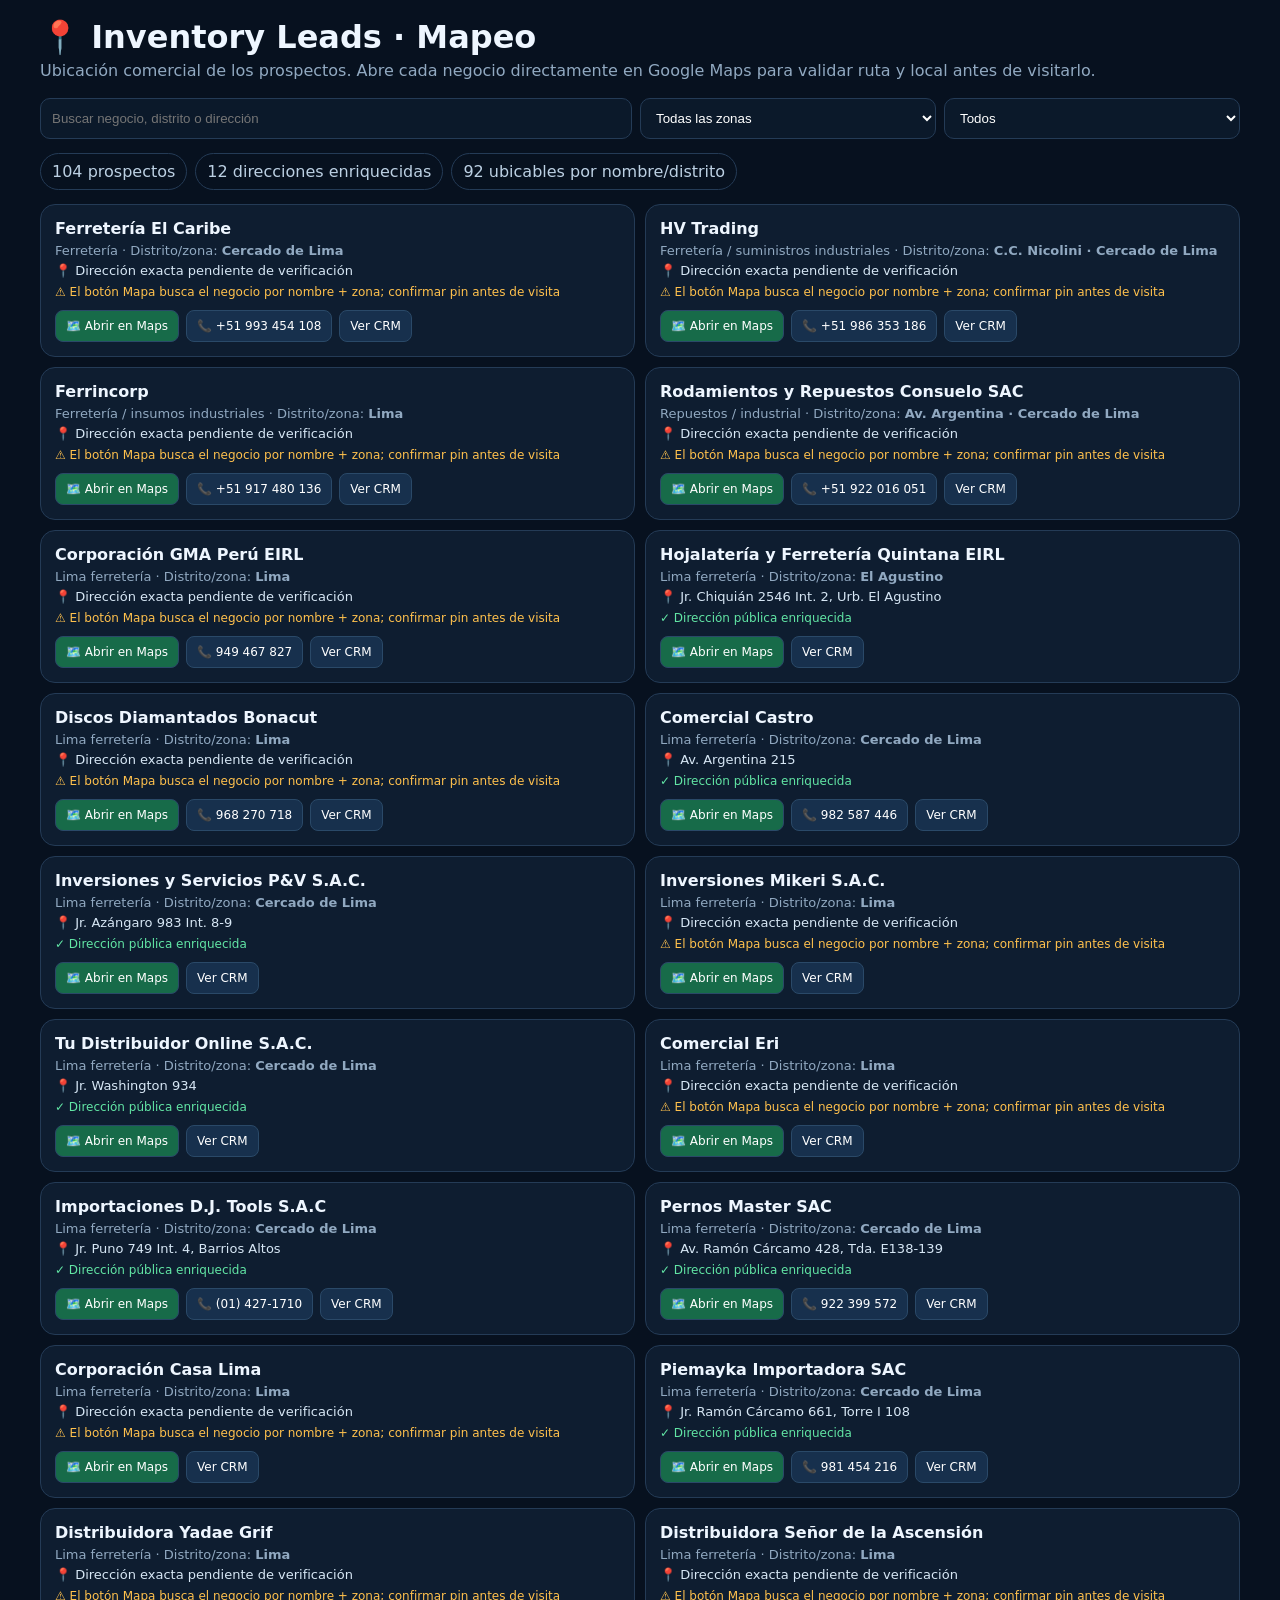
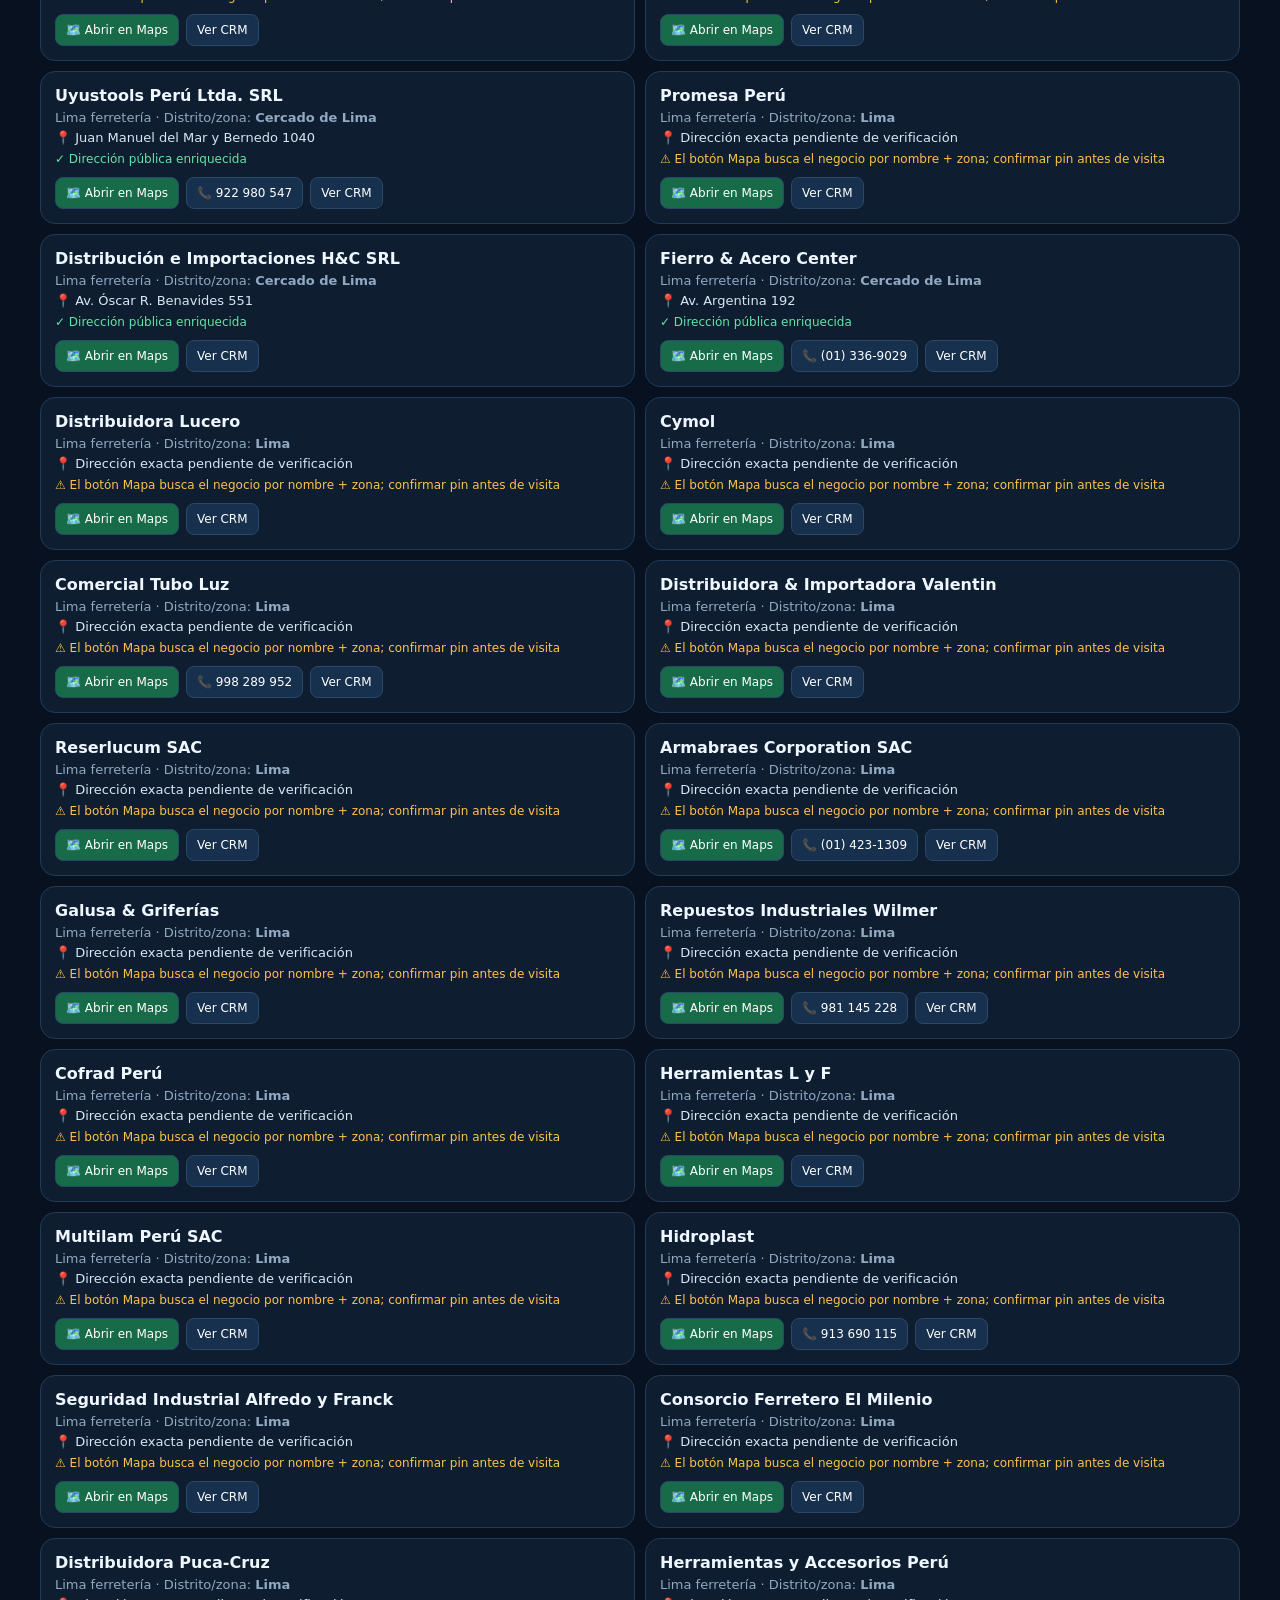
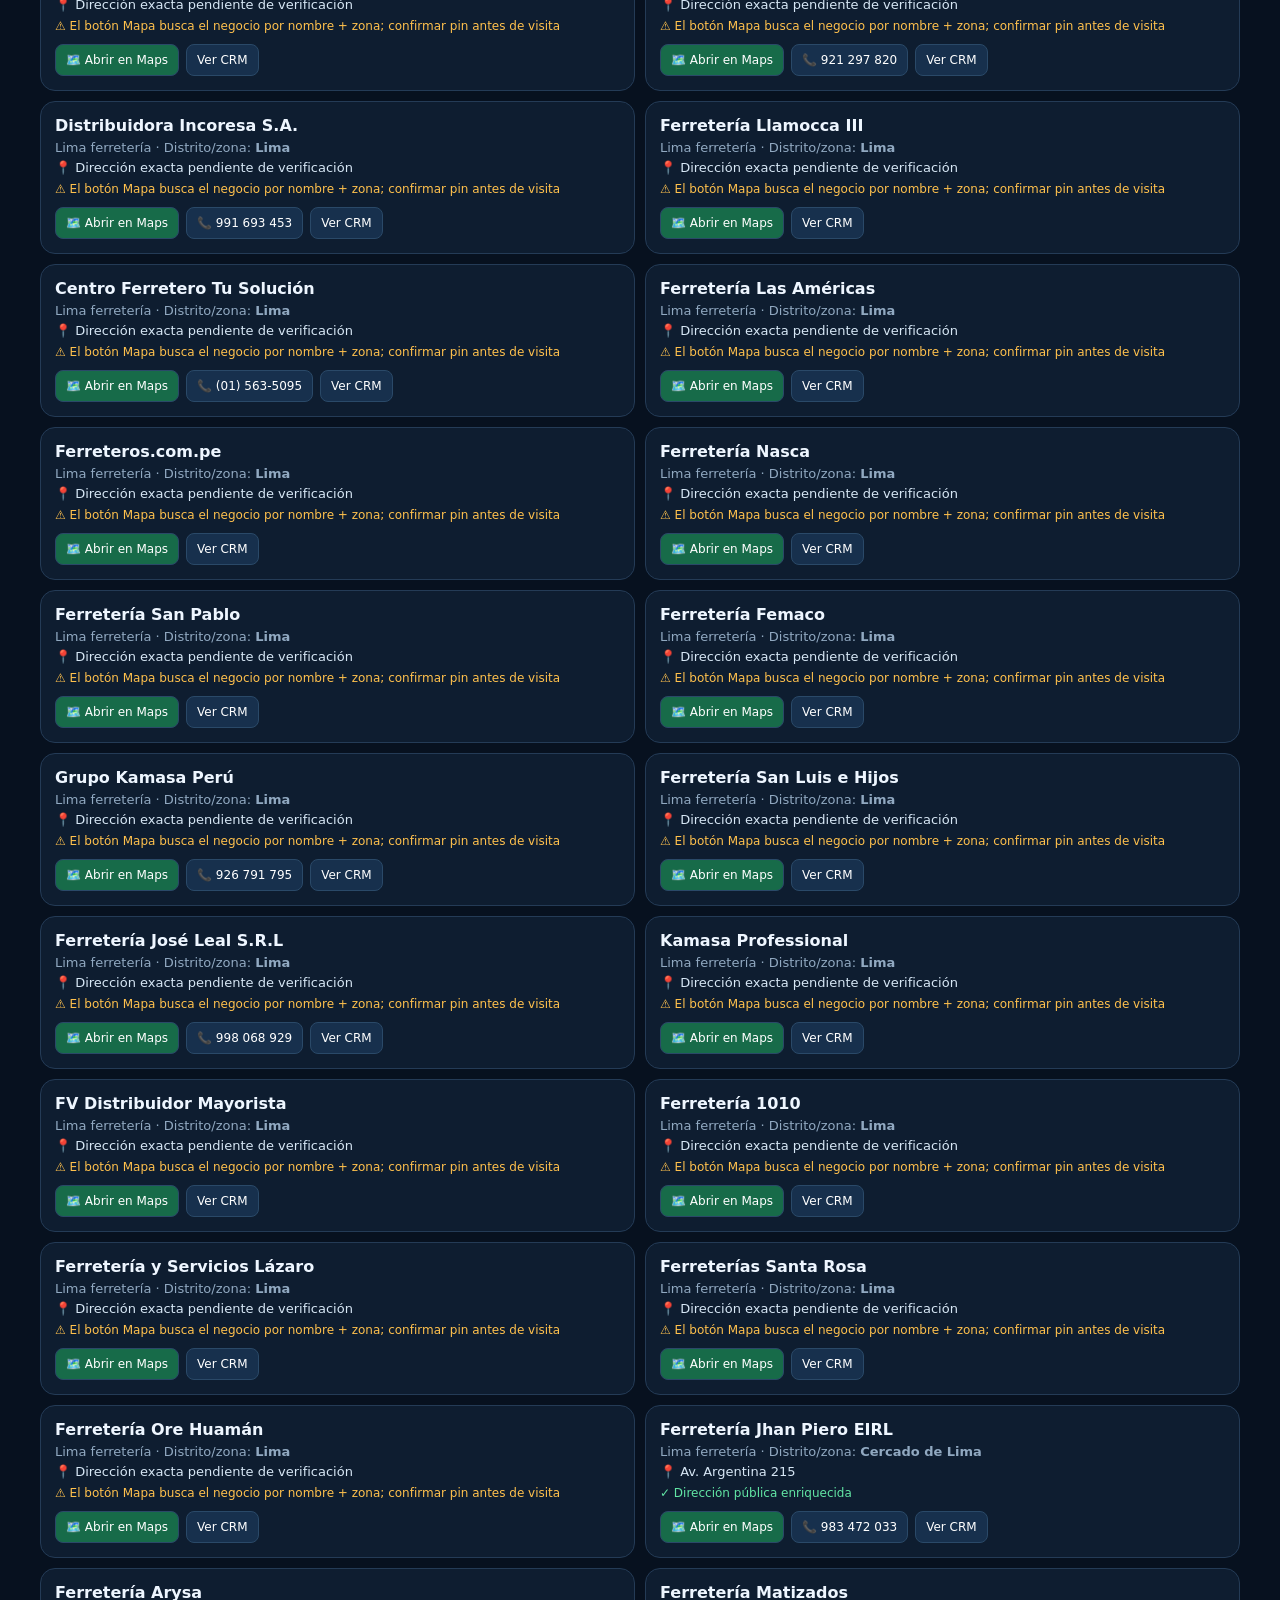
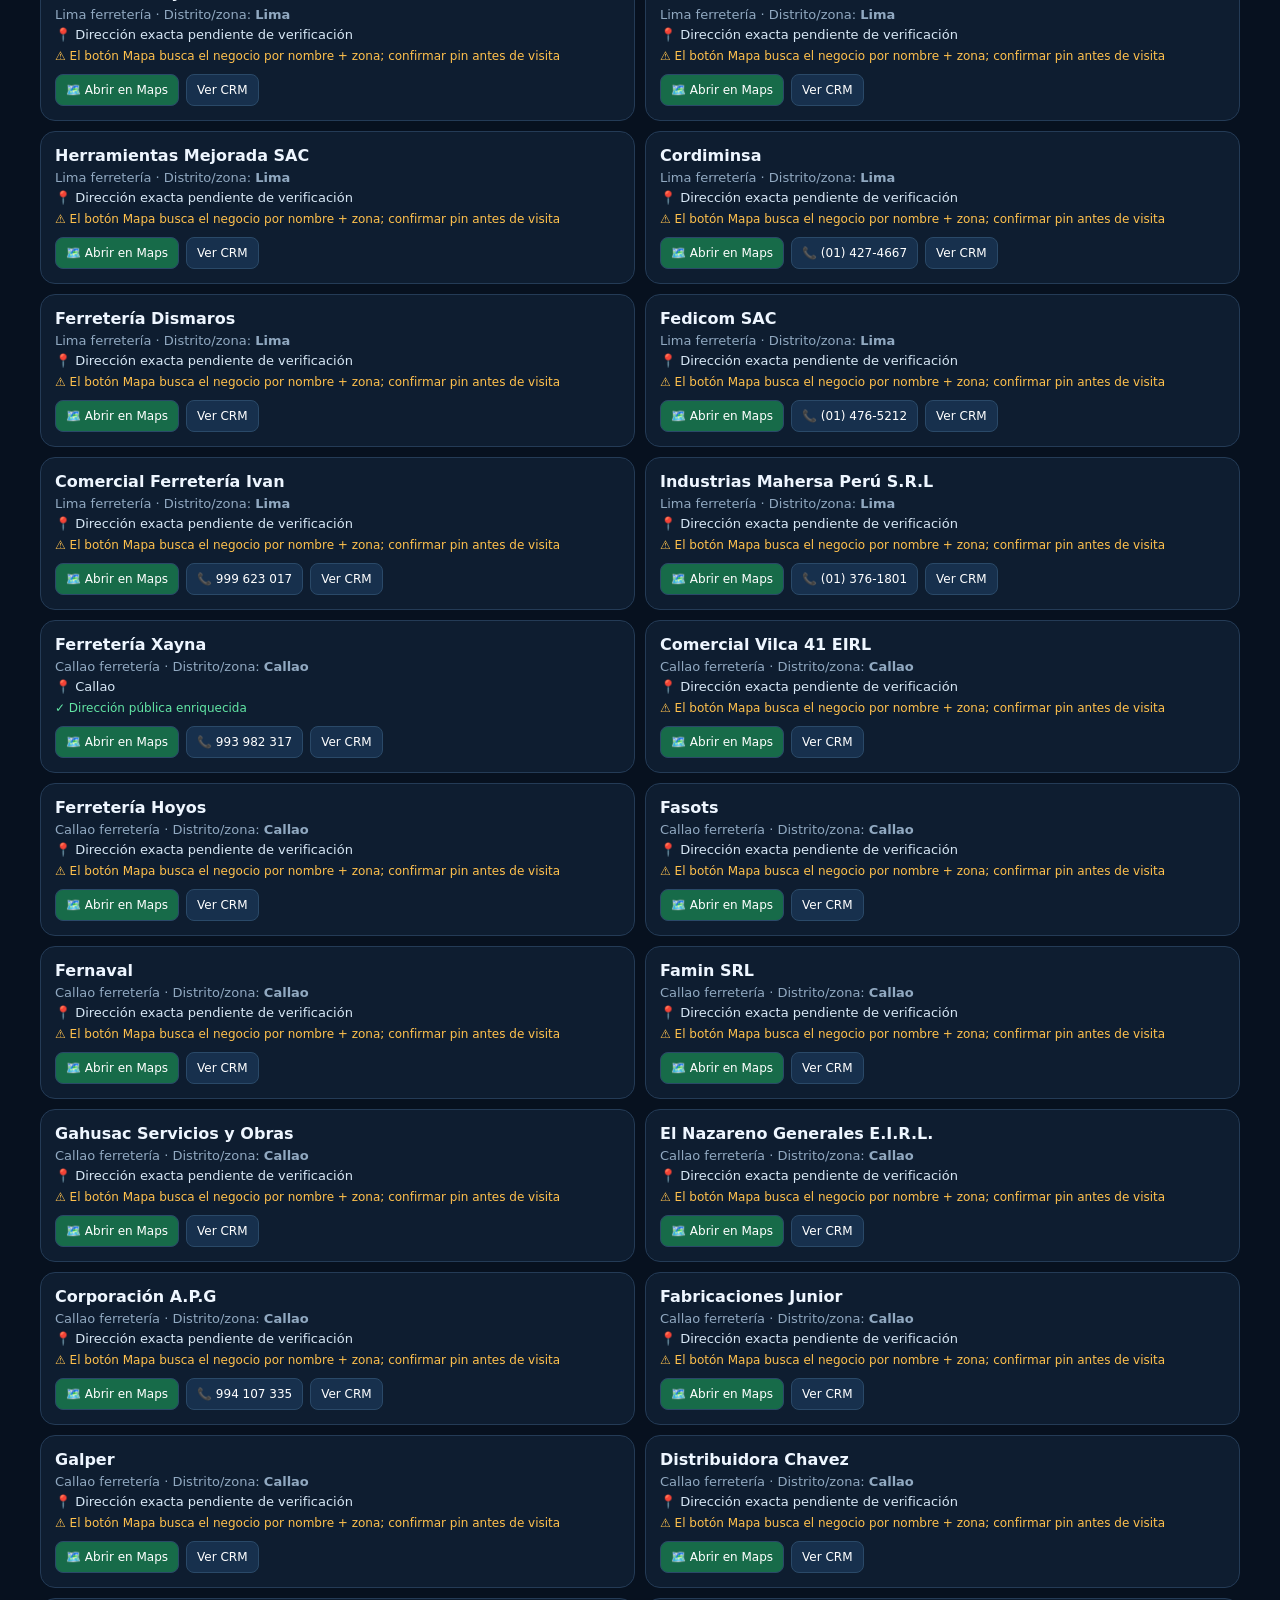
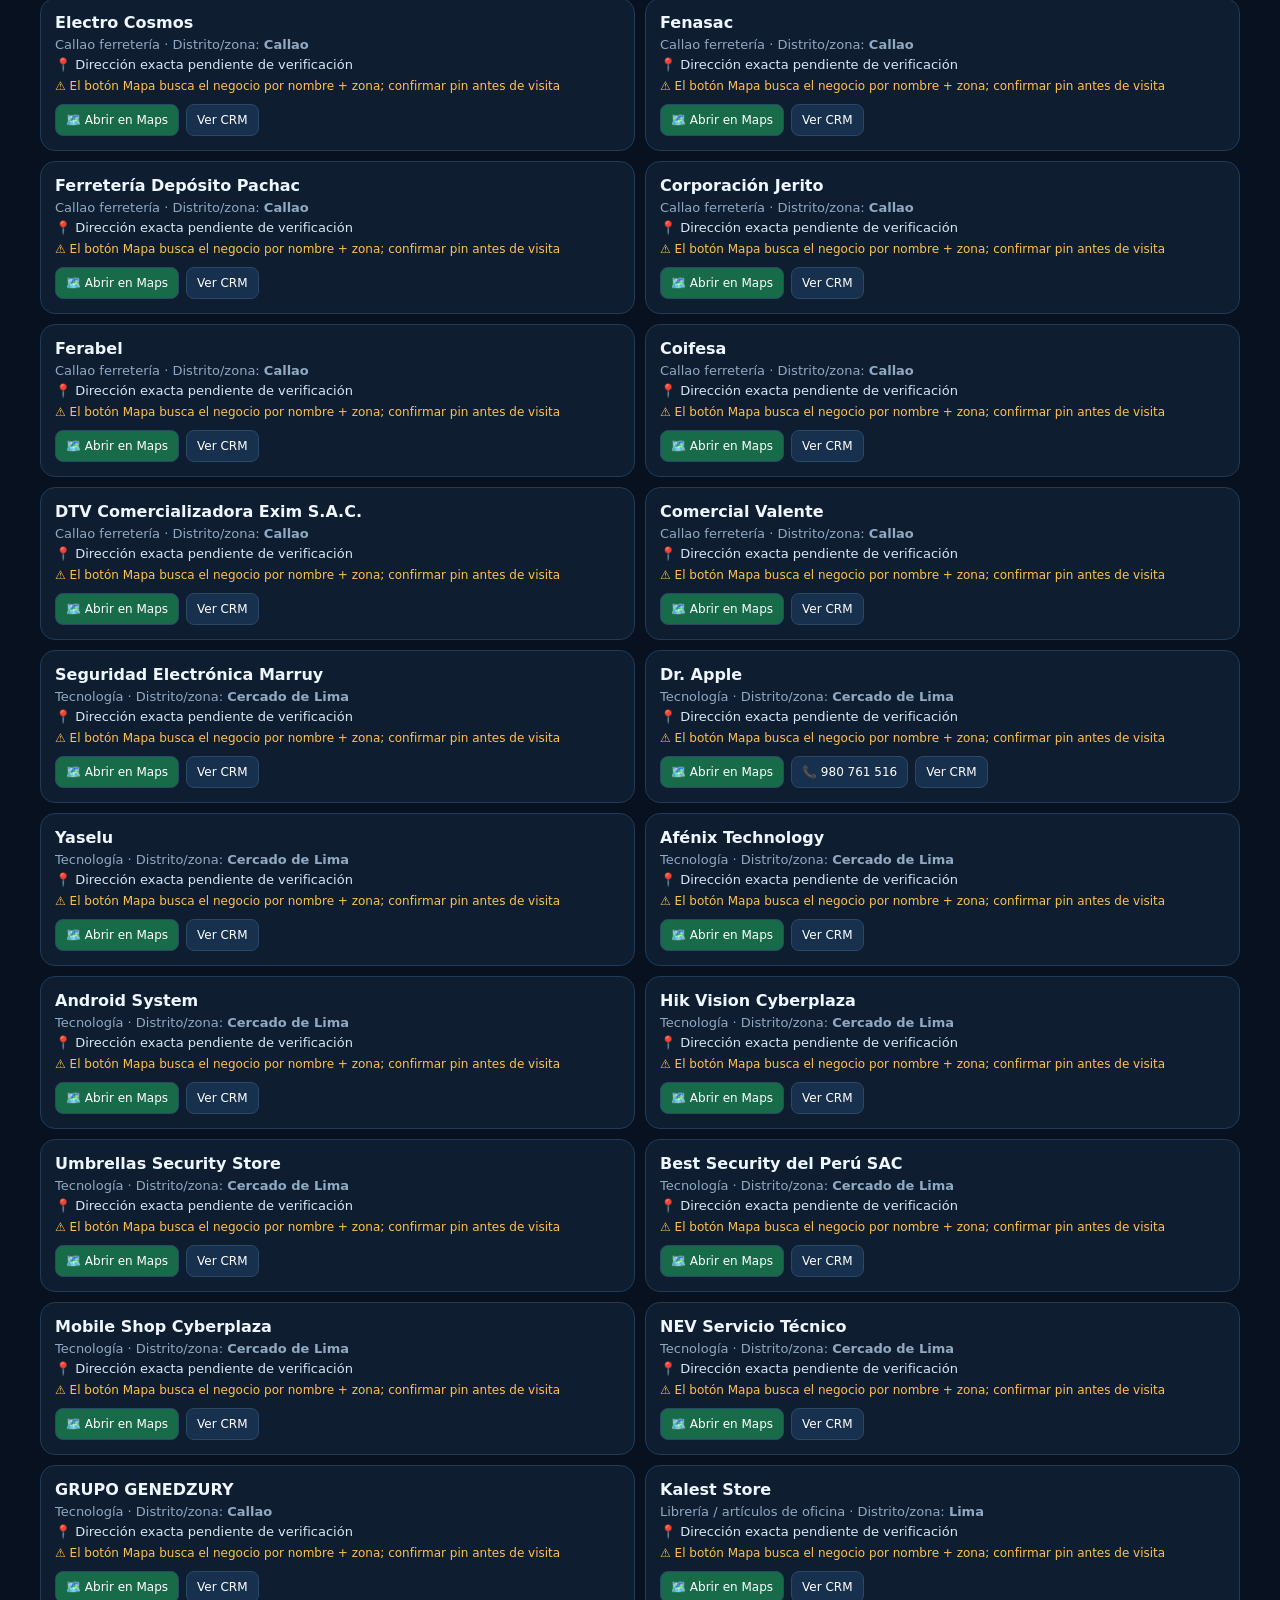
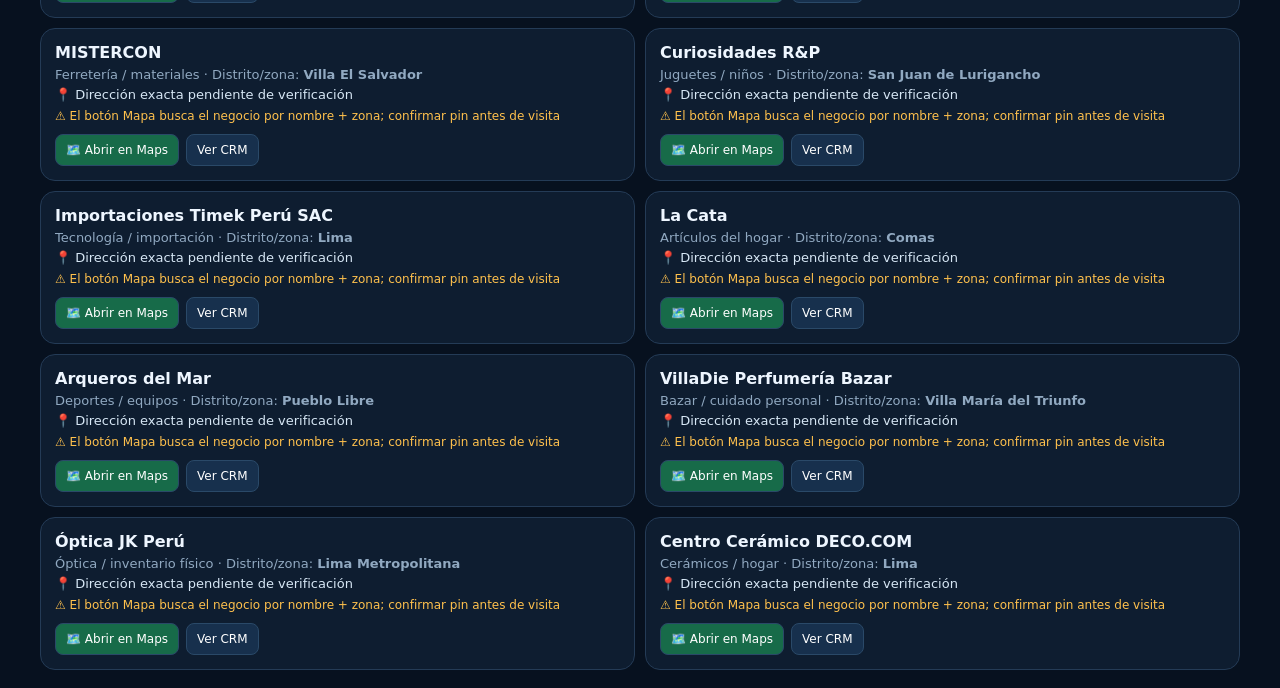
==== map.html @ f3ca4624 "Add prospect mapping view" ====
<!doctype html><html lang="es"><head><meta charset="utf-8"><meta name="viewport" content="width=device-width,initial-scale=1"><title>Inventory Leads · Mapa</title><style>body{margin:0;background:#07111f;color:#eef6ff;font-family:system-ui,-apple-system,sans-serif}.w{max-width:1200px;margin:auto;padding:18px}h1{margin:0}.sub{color:#91a9c1;margin:5px 0 18px}.tools{display:grid;grid-template-columns:2fr 1fr 1fr;gap:8px;margin-bottom:14px}input,select{padding:11px;border-radius:10px;border:1px solid #243b56;background:#0b192a;color:#fff}.stats{display:flex;gap:8px;flex-wrap:wrap;margin-bottom:14px}.pill{padding:8px 11px;border:1px solid #243b56;border-radius:999px;color:#bcd0e3}.grid{display:grid;grid-template-columns:repeat(2,1fr);gap:10px}.c{background:#0e1d30;border:1px solid #243b56;border-radius:15px;padding:14px}.name{font-weight:800}.meta,.addr{color:#91a9c1;font-size:13px;margin-top:5px}.addr{color:#d7e7f5}.actions{display:flex;gap:7px;flex-wrap:wrap;margin-top:11px}.b{display:inline-block;text-decoration:none;color:#fff;background:#17304d;border:1px solid #2a4968;border-radius:8px;padding:8px 10px;font-size:12px}.map{background:#176b49}.warn{color:#ffc14d;font-size:12px;margin-top:7px}.ok{color:#62e6a5;font-size:12px;margin-top:7px}@media(max-width:700px){.grid{grid-template-columns:1fr}.tools{grid-template-columns:1fr}}</style></head><body><main class="w"><h1>📍 Inventory Leads · Mapeo</h1><div class="sub">Ubicación comercial de los prospectos. Abre cada negocio directamente en Google Maps para validar ruta y local antes de visitarlo.</div><div class="tools"><input id="q" placeholder="Buscar negocio, distrito o dirección"><select id="zone"><option value="">Todas las zonas</option><option>Lima</option><option>Callao</option></select><select id="state"><option value="">Todos</option><option value="exact">Dirección enriquecida</option><option value="search">Ubicación por búsqueda</option></select></div><div id="stats" class="stats"></div><section id="grid" class="grid"></section></main><script>
const known={
'hojalateria-y-ferreteria-quintana-eirl':['Jr. Chiquián 2546 Int. 2, Urb. El Agustino','El Agustino'],
'comercial-castro':['Av. Argentina 215','Cercado de Lima'],
'inversiones-y-servicios-p-v-s-a-c':['Jr. Azángaro 983 Int. 8-9','Cercado de Lima'],
'tu-distribuidor-online-s-a-c':['Jr. Washington 934','Cercado de Lima'],
'importaciones-d-j-tools-s-a-c':['Jr. Puno 749 Int. 4, Barrios Altos','Cercado de Lima'],
'pernos-master-sac':['Av. Ramón Cárcamo 428, Tda. E138-139','Cercado de Lima'],
'piemayka-importadora-sac':['Jr. Ramón Cárcamo 661, Torre I 108','Cercado de Lima'],
'uyustools-peru-ltda-srl':['Juan Manuel del Mar y Bernedo 1040','Cercado de Lima'],
'distribucion-e-importaciones-h-c-srl':['Av. Óscar R. Benavides 551','Cercado de Lima'],
'fierro-acero-center':['Av. Argentina 192','Cercado de Lima'],
'ferreteria-jhan-piero-eirl':['Av. Argentina 215','Cercado de Lima'],
'ferreteria-xayna':['Callao','Callao']};
function mapUrl(l,a,d){return 'https://www.google.com/maps/search/?api=1&query='+encodeURIComponent([l.company,a,d,'Perú'].filter(Boolean).join(', '))}
async function boot(){const txt=await fetch('index.html').then(r=>r.text());const m=txt.match(/const leads=(\[.*?\]);\s*const \$/s);if(!m){document.querySelector('#grid').textContent='No se pudo leer la base de prospectos.';return}const leads=JSON.parse(m[1]);leads.forEach(l=>{const k=known[l.id];l.address=k?k[0]:'';l.district=k?k[1]:(l.location.includes('Callao')?'Callao':l.location.includes('Cyberplaza')?'Cercado de Lima':l.location);l.geoExact=!!k});const q=document.querySelector('#q'),zone=document.querySelector('#zone'),state=document.querySelector('#state');function draw(){let a=leads.filter(l=>{const hay=[l.company,l.address,l.district,l.location].join(' ').toLowerCase();return(!q.value||hay.includes(q.value.toLowerCase()))&&(!zone.value||[l.district,l.location].join(' ').includes(zone.value))&&(!state.value||(state.value==='exact'?l.geoExact:!l.geoExact))});document.querySelector('#stats').innerHTML=`<span class=pill>${leads.length} prospectos</span><span class=pill>${leads.filter(x=>x.geoExact).length} direcciones enriquecidas</span><span class=pill>${leads.length-leads.filter(x=>x.geoExact).length} ubicables por nombre/distrito</span>`;document.querySelector('#grid').innerHTML=a.map(l=>`<article class=c><div class=name>${l.company}</div><div class=meta>${l.sector} · Distrito/zona: <b>${l.district||'Por verificar'}</b></div><div class=addr>📍 ${l.address||'Dirección exacta pendiente de verificación'}</div><div class=${l.geoExact?'ok':'warn'}>${l.geoExact?'✓ Dirección pública enriquecida':'⚠ El botón Mapa busca el negocio por nombre + zona; confirmar pin antes de visita'}</div><div class=actions><a class="b map" target=_blank href="${mapUrl(l,l.address,l.district)}">🗺️ Abrir en Maps</a>${l.phone?`<a class=b href="tel:${l.phone}">📞 ${l.phone}</a>`:''}<a class=b href="index.html">Ver CRM</a></div></article>`).join('')||'<p>Sin resultados.</p>'}q.oninput=zone.oninput=state.oninput=draw;draw()}boot();</script></body></html>
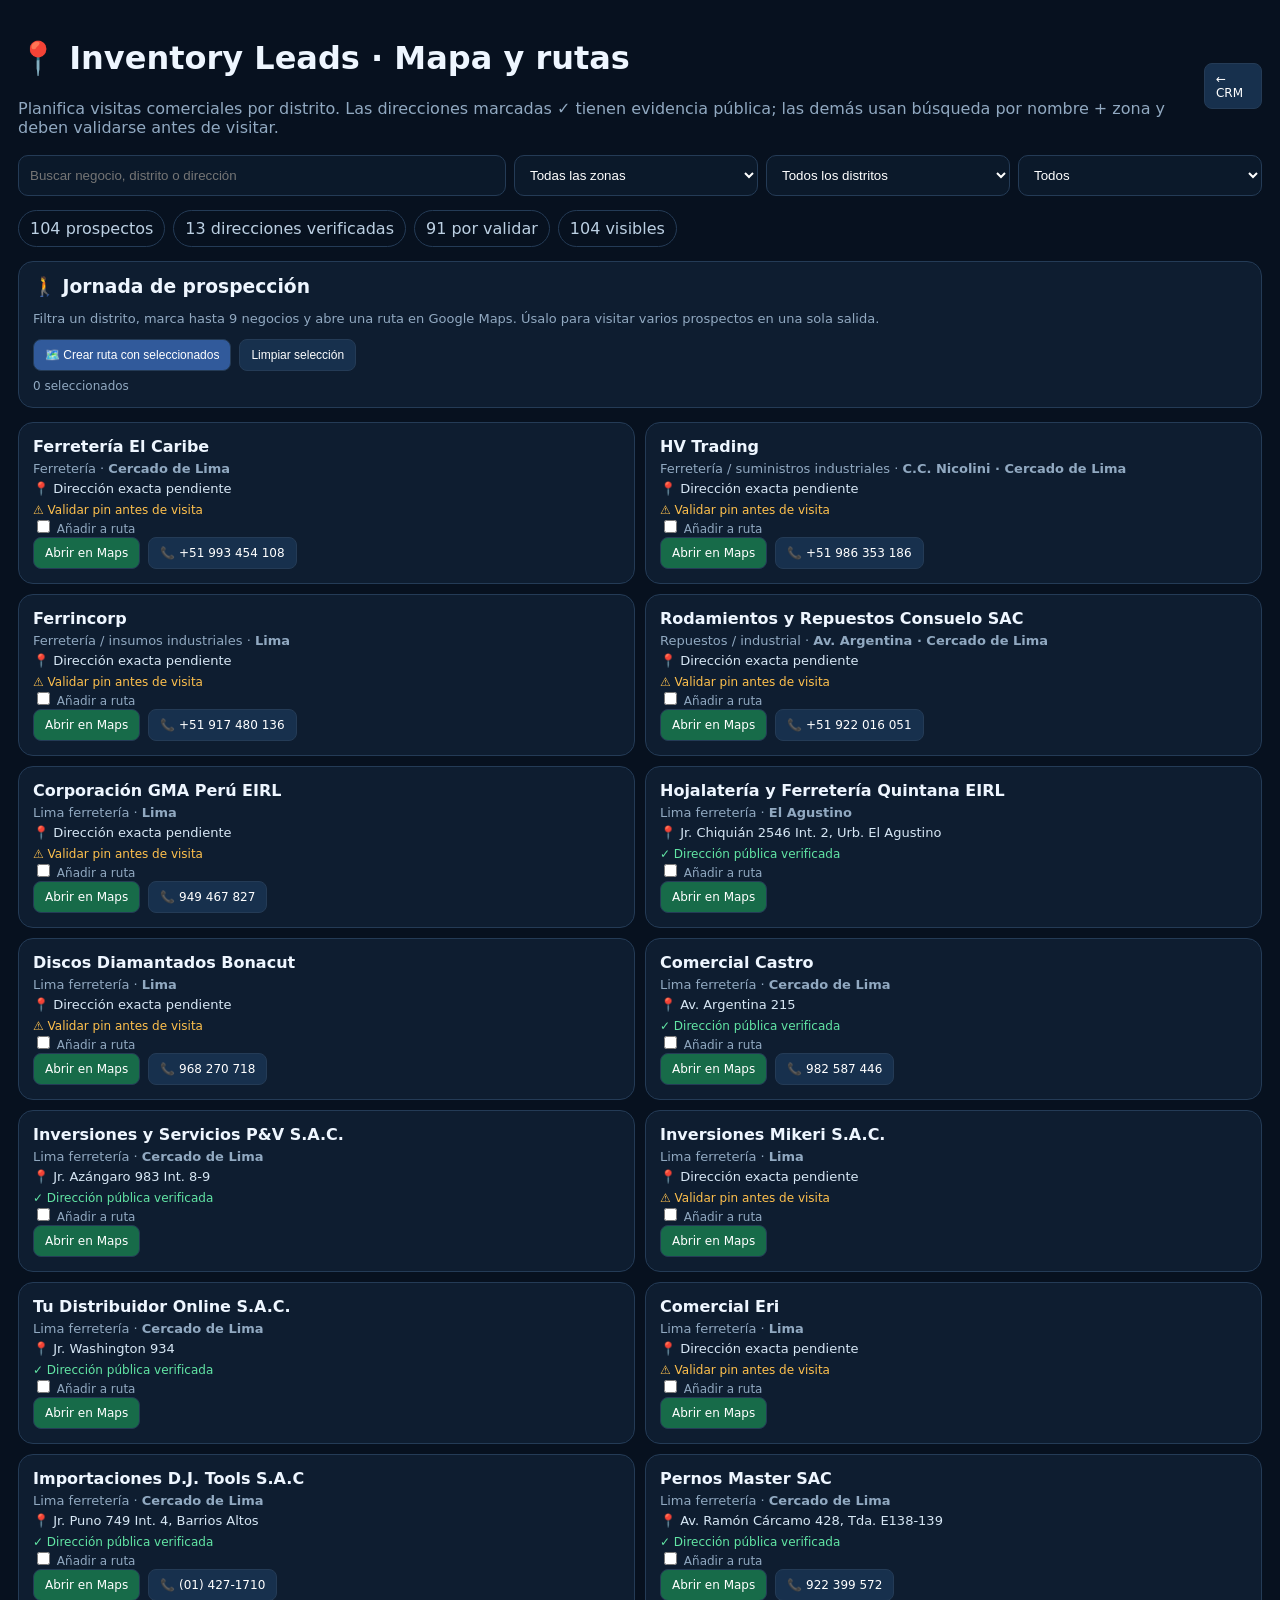
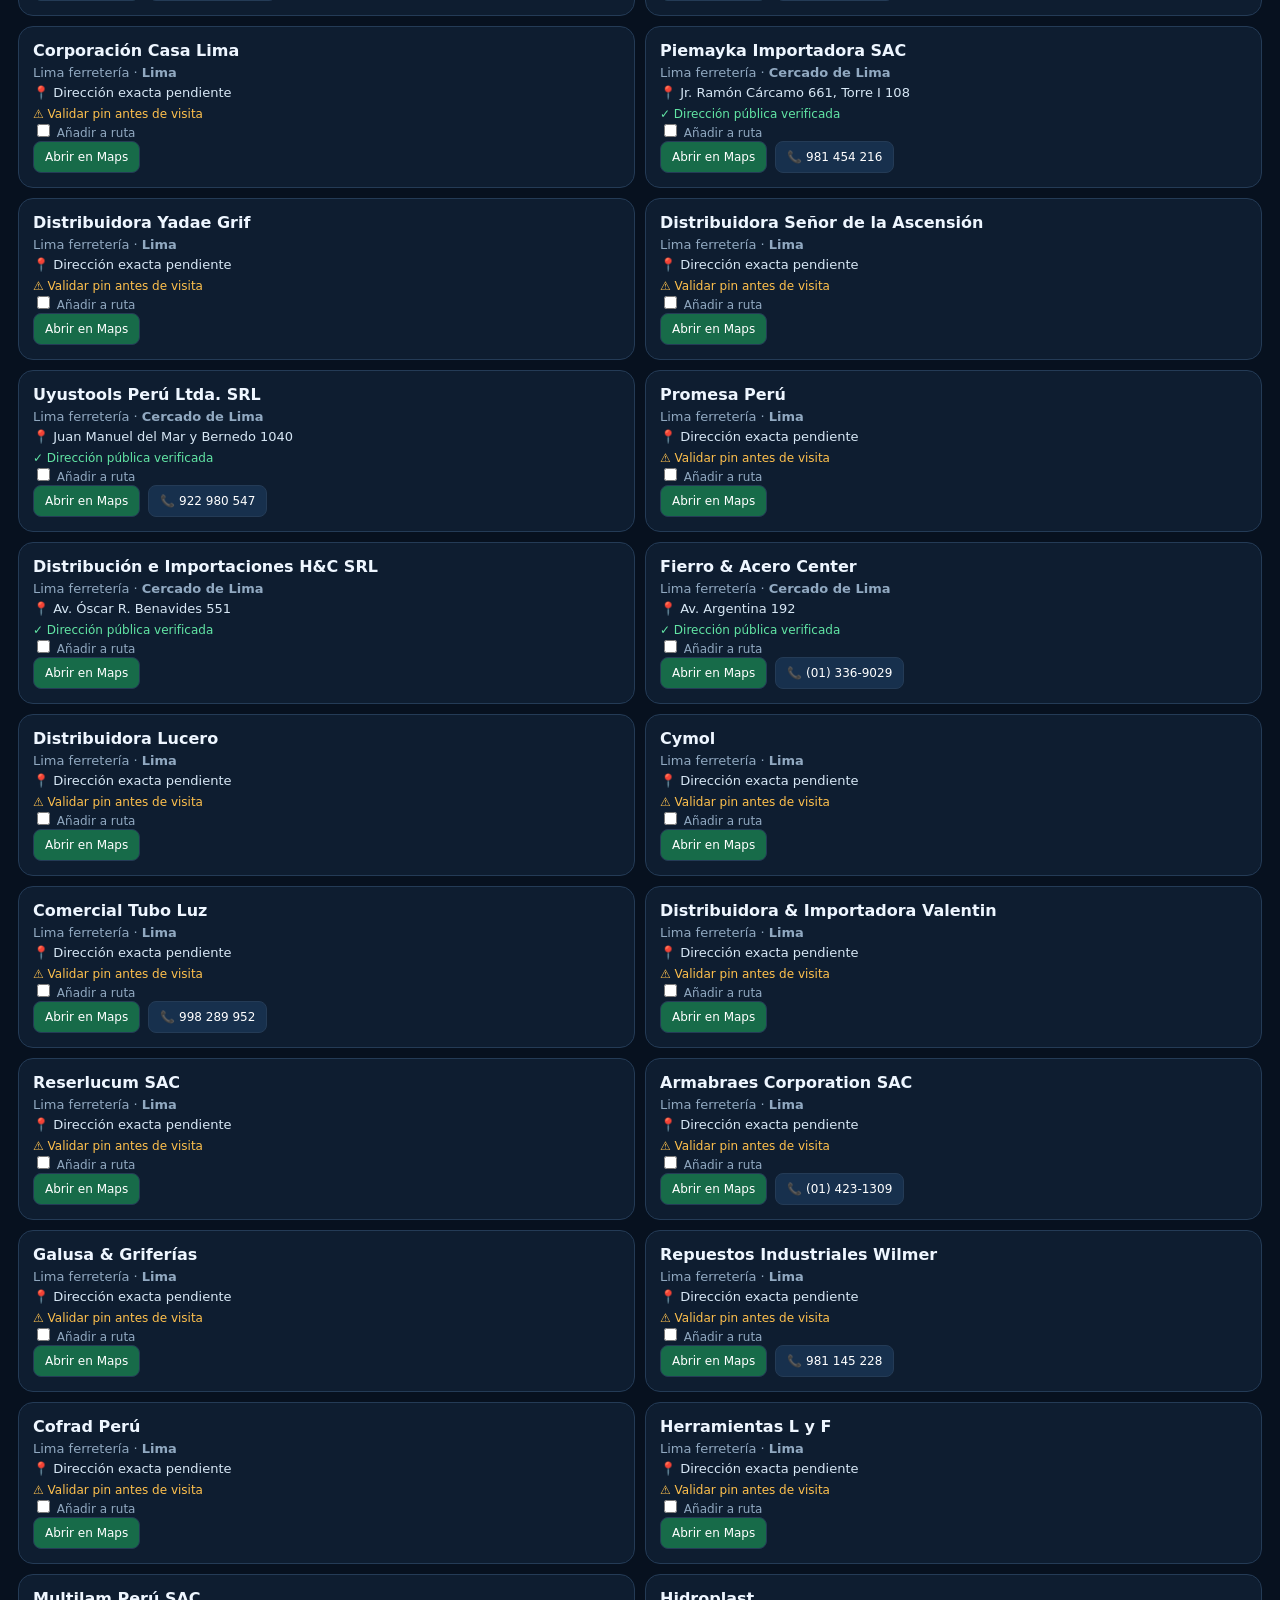
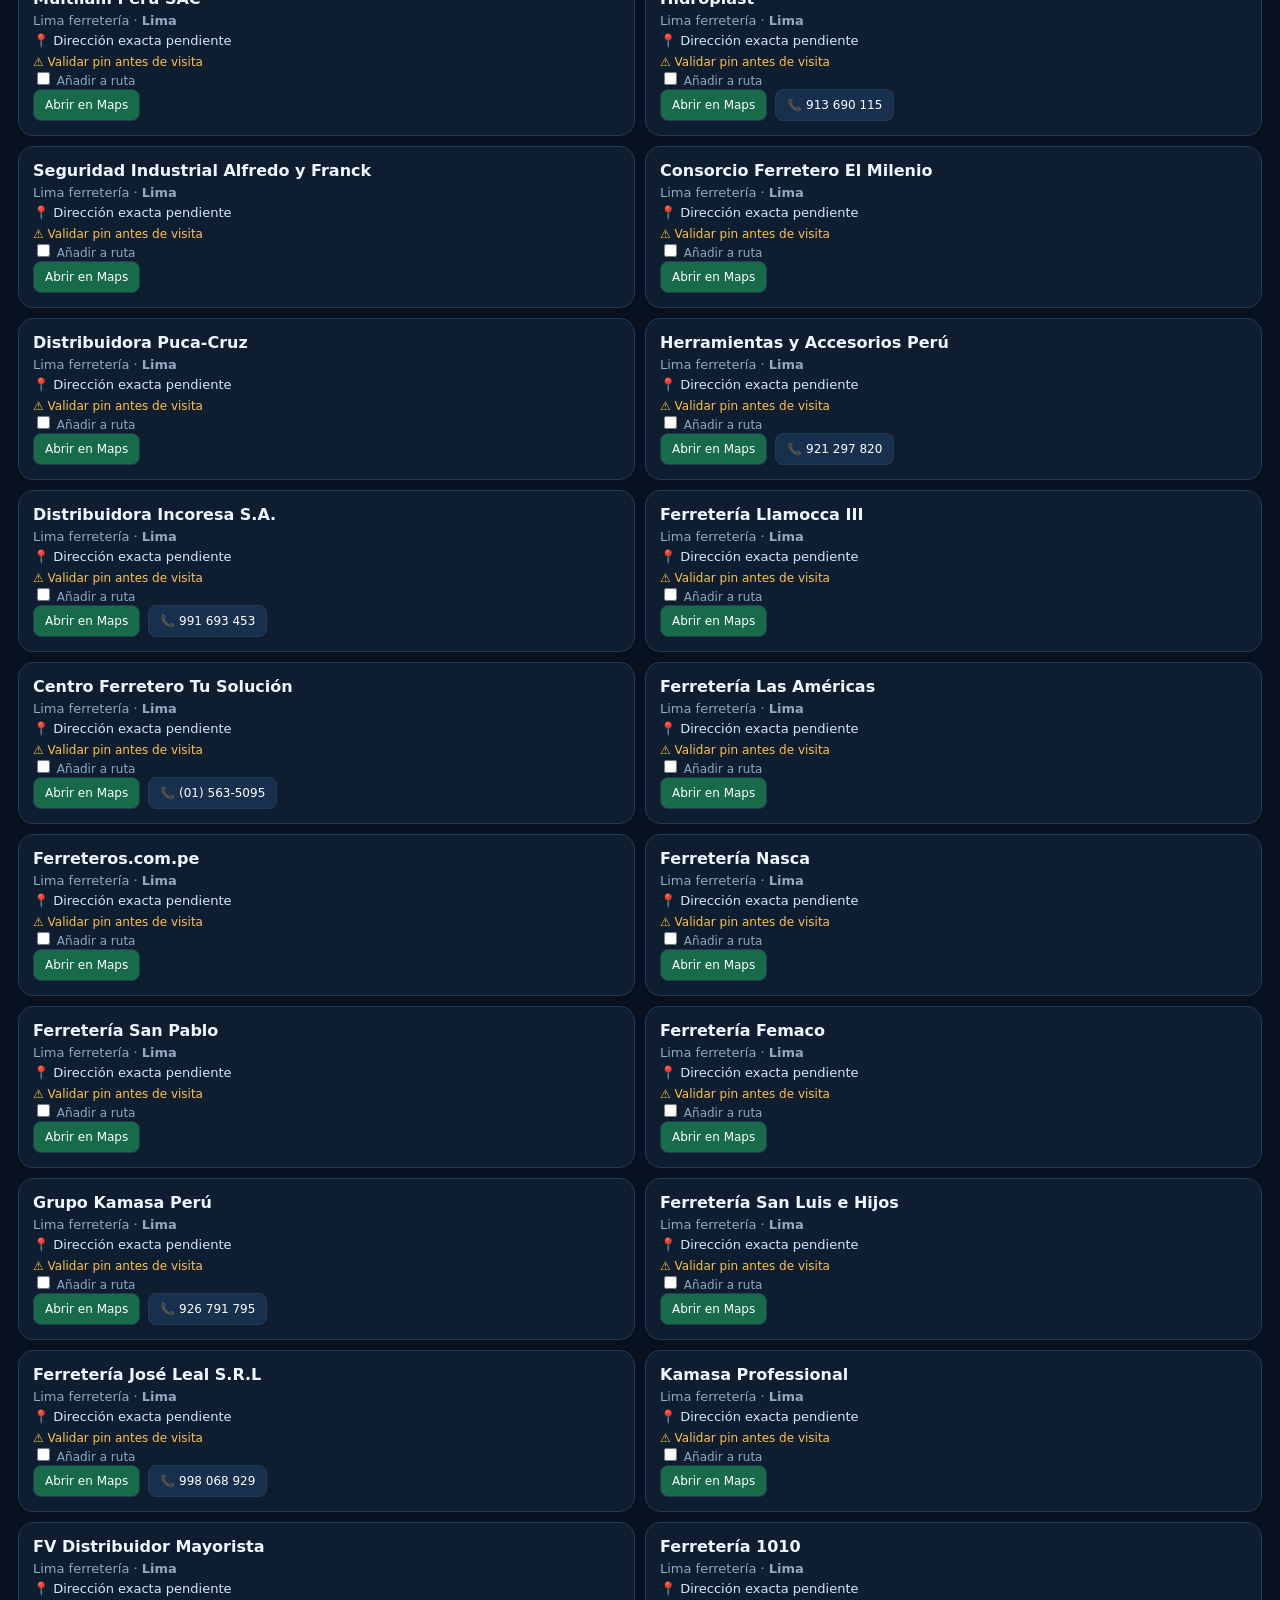
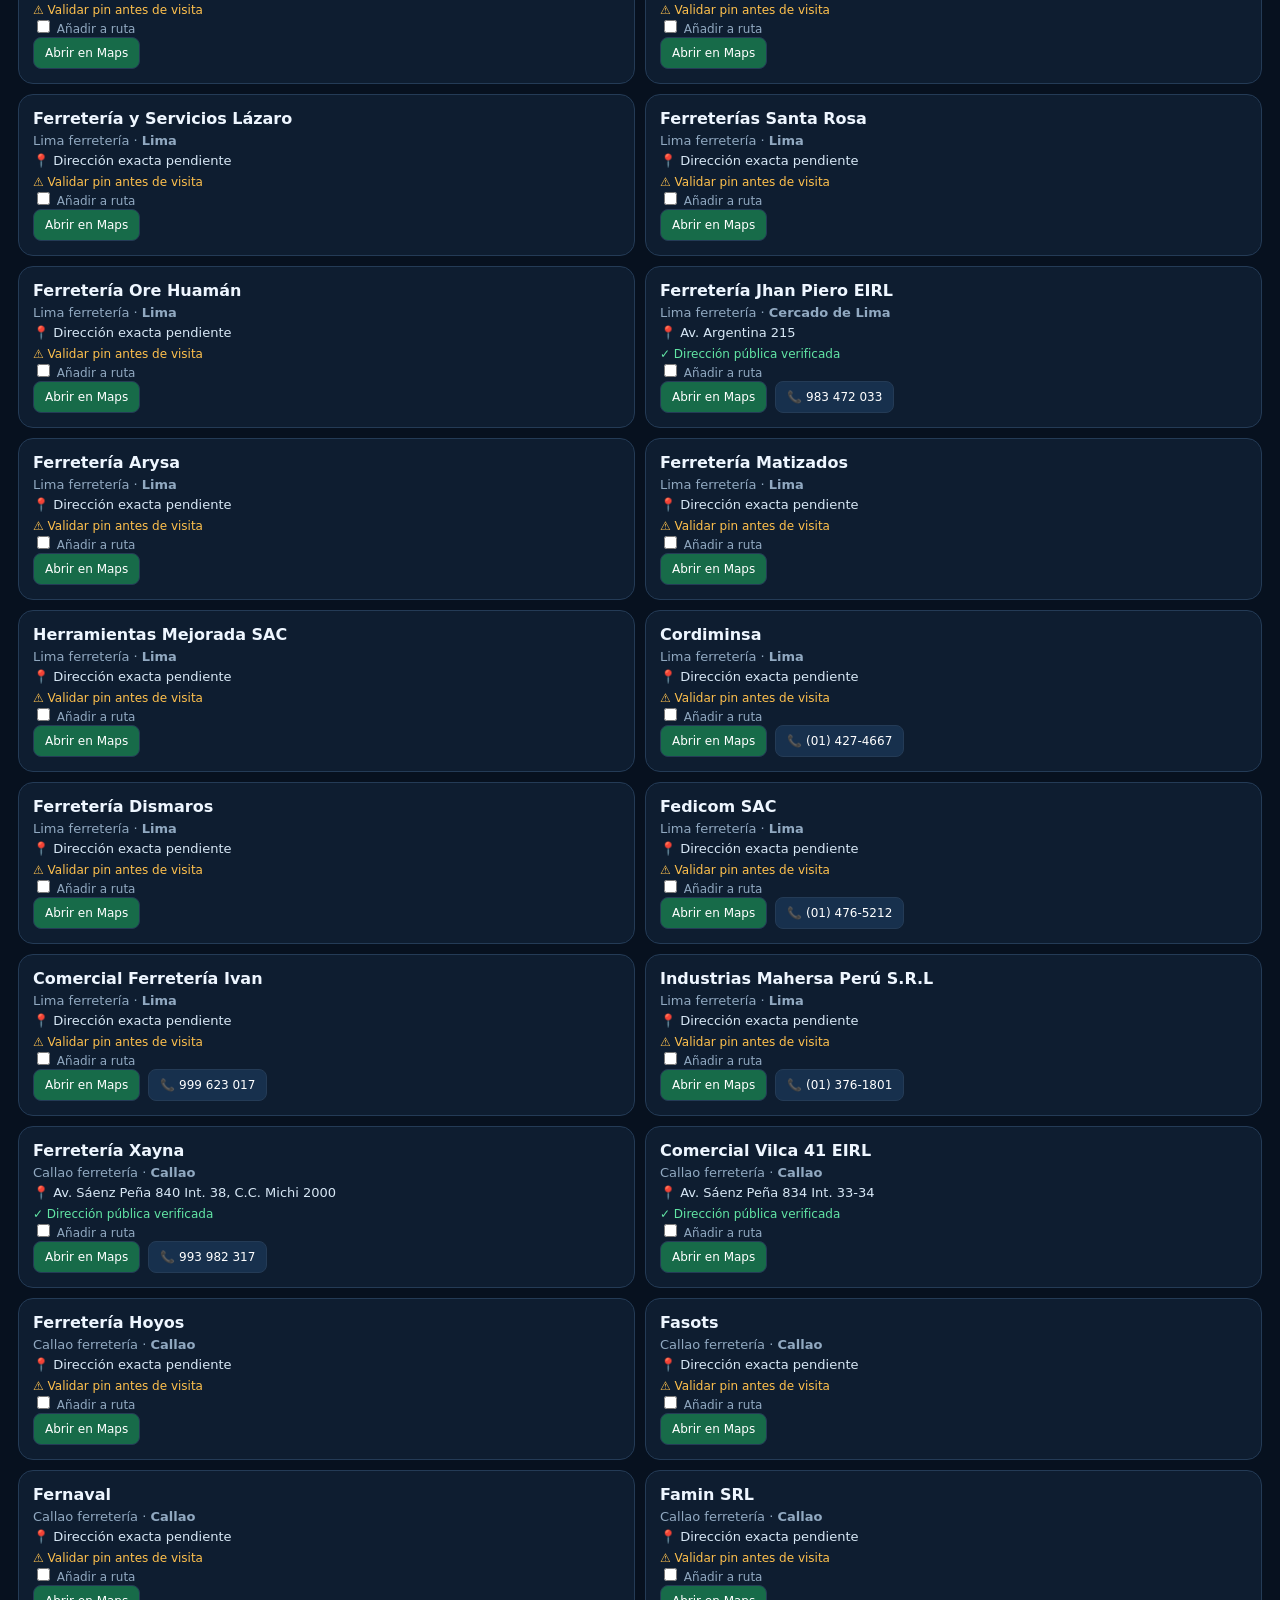
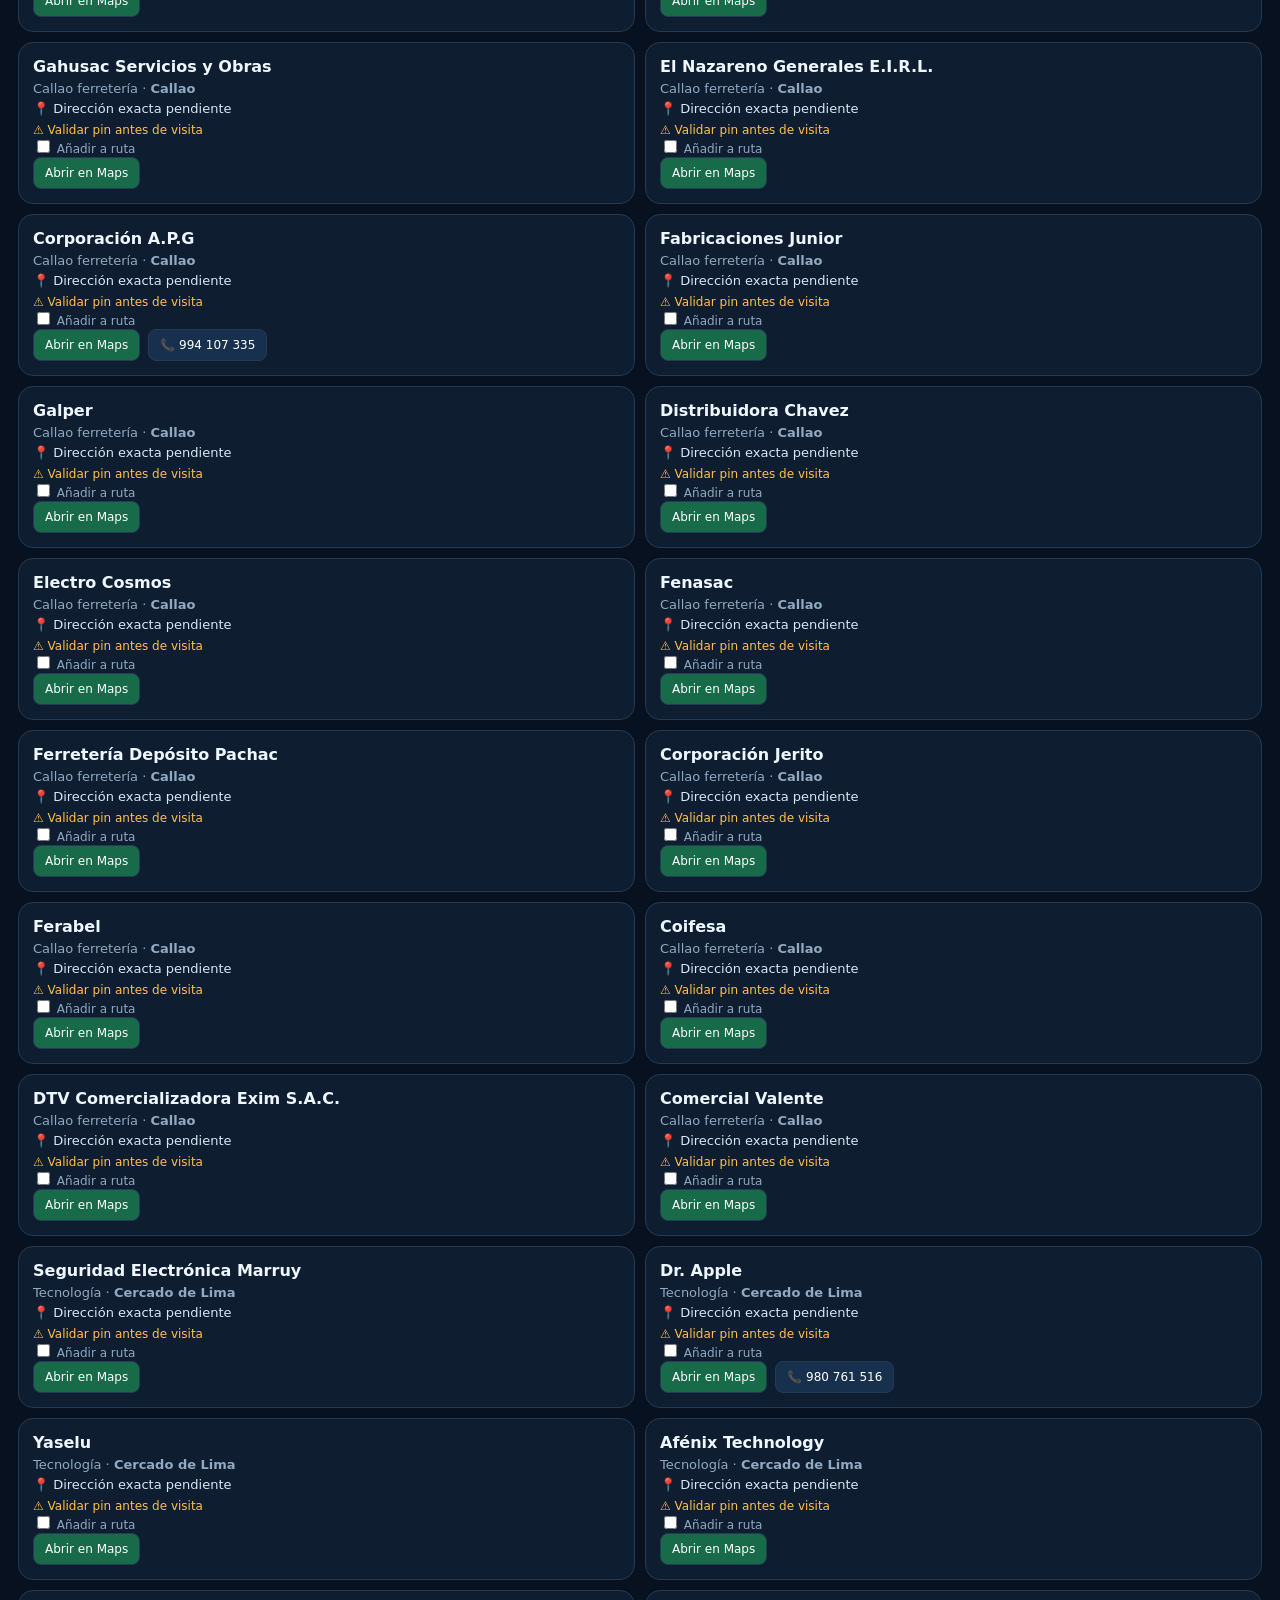
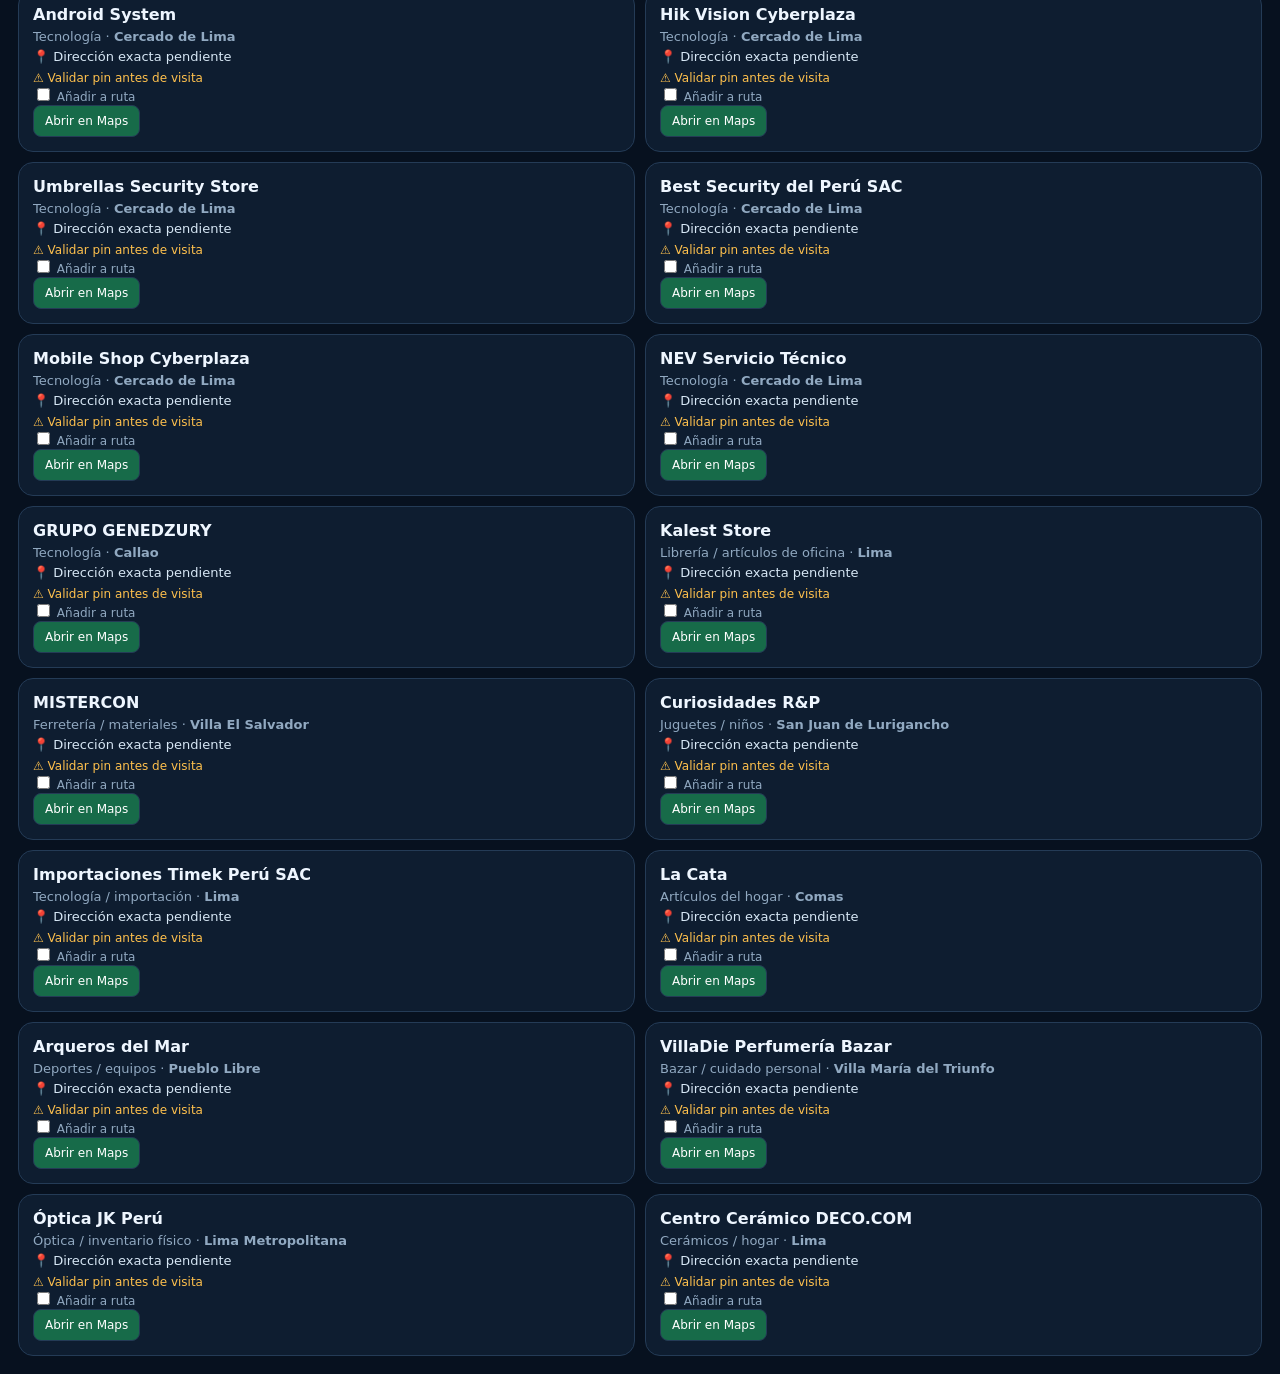
==== commit bcd275c7: "Improve prospect mapping, routes and verified locations" ====
--- a/map.html
+++ b/map.html
@@ -1,5 +1,7 @@
-<!doctype html><html lang="es"><head><meta charset="utf-8"><meta name="viewport" content="width=device-width,initial-scale=1"><title>Inventory Leads · Mapa</title><style>body{margin:0;background:#07111f;color:#eef6ff;font-family:system-ui,-apple-system,sans-serif}.w{max-width:1200px;margin:auto;padding:18px}h1{margin:0}.sub{color:#91a9c1;margin:5px 0 18px}.tools{display:grid;grid-template-columns:2fr 1fr 1fr;gap:8px;margin-bottom:14px}input,select{padding:11px;border-radius:10px;border:1px solid #243b56;background:#0b192a;color:#fff}.stats{display:flex;gap:8px;flex-wrap:wrap;margin-bottom:14px}.pill{padding:8px 11px;border:1px solid #243b56;border-radius:999px;color:#bcd0e3}.grid{display:grid;grid-template-columns:repeat(2,1fr);gap:10px}.c{background:#0e1d30;border:1px solid #243b56;border-radius:15px;padding:14px}.name{font-weight:800}.meta,.addr{color:#91a9c1;font-size:13px;margin-top:5px}.addr{color:#d7e7f5}.actions{display:flex;gap:7px;flex-wrap:wrap;margin-top:11px}.b{display:inline-block;text-decoration:none;color:#fff;background:#17304d;border:1px solid #2a4968;border-radius:8px;padding:8px 10px;font-size:12px}.map{background:#176b49}.warn{color:#ffc14d;font-size:12px;margin-top:7px}.ok{color:#62e6a5;font-size:12px;margin-top:7px}@media(max-width:700px){.grid{grid-template-columns:1fr}.tools{grid-template-columns:1fr}}</style></head><body><main class="w"><h1>📍 Inventory Leads · Mapeo</h1><div class="sub">Ubicación comercial de los prospectos. Abre cada negocio directamente en Google Maps para validar ruta y local antes de visitarlo.</div><div class="tools"><input id="q" placeholder="Buscar negocio, distrito o dirección"><select id="zone"><option value="">Todas las zonas</option><option>Lima</option><option>Callao</option></select><select id="state"><option value="">Todos</option><option value="exact">Dirección enriquecida</option><option value="search">Ubicación por búsqueda</option></select></div><div id="stats" class="stats"></div><section id="grid" class="grid"></section></main><script>
+<!doctype html><html lang="es"><head><meta charset="utf-8"><meta name="viewport" content="width=device-width,initial-scale=1"><title>Inventory Leads · Mapa y rutas</title><style>body{margin:0;background:#07111f;color:#eef6ff;font-family:system-ui,-apple-system,sans-serif}.w{max-width:1250px;margin:auto;padding:18px}.top{display:flex;justify-content:space-between;gap:12px;align-items:center}.sub{color:#91a9c1;margin:5px 0 18px}.tools{display:grid;grid-template-columns:2fr 1fr 1fr 1fr;gap:8px;margin-bottom:14px}input,select{padding:11px;border-radius:10px;border:1px solid #243b56;background:#0b192a;color:#fff}.stats,.actions{display:flex;gap:8px;flex-wrap:wrap}.stats{margin-bottom:14px}.pill,.b{padding:8px 11px;border:1px solid #243b56;border-radius:999px;color:#bcd0e3}.b{display:inline-block;text-decoration:none;color:#fff;background:#17304d;border-radius:8px;font-size:12px}.map{background:#176b49}.route{background:#315a9b}.grid{display:grid;grid-template-columns:repeat(2,1fr);gap:10px;margin-top:14px}.c{background:#0e1d30;border:1px solid #243b56;border-radius:15px;padding:14px}.name{font-weight:800}.meta,.addr{font-size:13px;margin-top:5px}.meta{color:#91a9c1}.addr{color:#d7e7f5}.warn{color:#ffc14d;font-size:12px;margin-top:7px}.ok{color:#62e6a5;font-size:12px;margin-top:7px}.routebox{background:#0e1d30;border:1px solid #243b56;border-radius:15px;padding:14px;margin:12px 0}.routebox h3{margin:0 0 8px}.routebox p{color:#91a9c1;font-size:13px}.check{margin-top:8px;font-size:12px;color:#91a9c1}.nav{color:#79baff;text-decoration:none}@media(max-width:750px){.grid{grid-template-columns:1fr}.tools{grid-template-columns:1fr}.top{align-items:flex-start;flex-direction:column}}</style></head><body><main class="w"><div class="top"><div><h1>📍 Inventory Leads · Mapa y rutas</h1><div class="sub">Planifica visitas comerciales por distrito. Las direcciones marcadas ✓ tienen evidencia pública; las demás usan búsqueda por nombre + zona y deben validarse antes de visitar.</div></div><a class="b" href="index.html">← CRM</a></div><div class="tools"><input id="q" placeholder="Buscar negocio, distrito o dirección"><select id="zone"><option value="">Todas las zonas</option><option>Lima</option><option>Callao</option></select><select id="district"><option value="">Todos los distritos</option></select><select id="state"><option value="">Todos</option><option value="exact">✓ Dirección verificada</option><option value="search">⚠ Por validar</option></select></div><div id="stats" class="stats"></div><div class="routebox"><h3>🚶 Jornada de prospección</h3><p>Filtra un distrito, marca hasta 9 negocios y abre una ruta en Google Maps. Úsalo para visitar varios prospectos en una sola salida.</p><div class="actions"><button class="b route" id="routeBtn">🗺️ Crear ruta con seleccionados</button><button class="b" id="clearBtn">Limpiar selección</button></div><div id="sel" class="check">0 seleccionados</div></div><section id="grid" class="grid"></section></main><script>
 const known={
+'ferreteria-xayna':['Av. Sáenz Peña 840 Int. 38, C.C. Michi 2000','Callao'],
+'comercial-vilca-41-eirl':['Av. Sáenz Peña 834 Int. 33-34','Callao'],
 'hojalateria-y-ferreteria-quintana-eirl':['Jr. Chiquián 2546 Int. 2, Urb. El Agustino','El Agustino'],
 'comercial-castro':['Av. Argentina 215','Cercado de Lima'],
 'inversiones-y-servicios-p-v-s-a-c':['Jr. Azángaro 983 Int. 8-9','Cercado de Lima'],
@@ -10,7 +12,8 @@
 'uyustools-peru-ltda-srl':['Juan Manuel del Mar y Bernedo 1040','Cercado de Lima'],
 'distribucion-e-importaciones-h-c-srl':['Av. Óscar R. Benavides 551','Cercado de Lima'],
 'fierro-acero-center':['Av. Argentina 192','Cercado de Lima'],
-'ferreteria-jhan-piero-eirl':['Av. Argentina 215','Cercado de Lima'],
-'ferreteria-xayna':['Callao','Callao']};
-function mapUrl(l,a,d){return 'https://www.google.com/maps/search/?api=1&query='+encodeURIComponent([l.company,a,d,'Perú'].filter(Boolean).join(', '))}
-async function boot(){const txt=await fetch('index.html').then(r=>r.text());const m=txt.match(/const leads=(\[.*?\]);\s*const \$/s);if(!m){document.querySelector('#grid').textContent='No se pudo leer la base de prospectos.';return}const leads=JSON.parse(m[1]);leads.forEach(l=>{const k=known[l.id];l.address=k?k[0]:'';l.district=k?k[1]:(l.location.includes('Callao')?'Callao':l.location.includes('Cyberplaza')?'Cercado de Lima':l.location);l.geoExact=!!k});const q=document.querySelector('#q'),zone=document.querySelector('#zone'),state=document.querySelector('#state');function draw(){let a=leads.filter(l=>{const hay=[l.company,l.address,l.district,l.location].join(' ').toLowerCase();return(!q.value||hay.includes(q.value.toLowerCase()))&&(!zone.value||[l.district,l.location].join(' ').includes(zone.value))&&(!state.value||(state.value==='exact'?l.geoExact:!l.geoExact))});document.querySelector('#stats').innerHTML=`<span class=pill>${leads.length} prospectos</span><span class=pill>${leads.filter(x=>x.geoExact).length} direcciones enriquecidas</span><span class=pill>${leads.length-leads.filter(x=>x.geoExact).length} ubicables por nombre/distrito</span>`;document.querySelector('#grid').innerHTML=a.map(l=>`<article class=c><div class=name>${l.company}</div><div class=meta>${l.sector} · Distrito/zona: <b>${l.district||'Por verificar'}</b></div><div class=addr>📍 ${l.address||'Dirección exacta pendiente de verificación'}</div><div class=${l.geoExact?'ok':'warn'}>${l.geoExact?'✓ Dirección pública enriquecida':'⚠ El botón Mapa busca el negocio por nombre + zona; confirmar pin antes de visita'}</div><div class=actions><a class="b map" target=_blank href="${mapUrl(l,l.address,l.district)}">🗺️ Abrir en Maps</a>${l.phone?`<a class=b href="tel:${l.phone}">📞 ${l.phone}</a>`:''}<a class=b href="index.html">Ver CRM</a></div></article>`).join('')||'<p>Sin resultados.</p>'}q.oninput=zone.oninput=state.oninput=draw;draw()}boot();</script></body></html>+'ferreteria-jhan-piero-eirl':['Av. Argentina 215','Cercado de Lima']};
+const selected=new Set();
+function maps(l){return'https://www.google.com/maps/search/?api=1&query='+encodeURIComponent([l.company,l.address,l.district,'Perú'].filter(Boolean).join(', '))}
+function routeUrl(items){if(!items.length)return'';const pts=items.map(x=>[x.address||x.company,x.district,'Perú'].filter(Boolean).join(', '));if(pts.length===1)return'https://www.google.com/maps/dir/?api=1&destination='+encodeURIComponent(pts[0]);return'https://www.google.com/maps/dir/?api=1&origin='+encodeURIComponent(pts[0])+'&destination='+encodeURIComponent(pts[pts.length-1])+'&waypoints='+encodeURIComponent(pts.slice(1,-1).join('|'))+'&travelmode=driving'}
+async function boot(){const txt=await fetch('index.html').then(r=>r.text()),m=txt.match(/const leads=(\[.*?\]);\s*const \$/s);if(!m)return;const leads=JSON.parse(m[1]);leads.forEach(l=>{const k=known[l.id];l.address=k?k[0]:'';l.district=k?k[1]:(l.location.includes('Cyberplaza')?'Cercado de Lima':l.location.includes('Callao')?'Callao':l.location);l.geoExact=!!k});const ds=[...new Set(leads.map(x=>x.district).filter(Boolean))].sort();ds.forEach(x=>district.insertAdjacentHTML('beforeend',`<option>${x}</option>`));function draw(){const qq=q.value.toLowerCase();let a=leads.filter(l=>[l.company,l.address,l.district,l.location].join(' ').toLowerCase().includes(qq)&&(!zone.value||[l.district,l.location].join(' ').includes(zone.value))&&(!district.value||l.district===district.value)&&(!state.value||(state.value==='exact'?l.geoExact:!l.geoExact)));stats.innerHTML=`<span class=pill>${leads.length} prospectos</span><span class=pill>${leads.filter(x=>x.geoExact).length} direcciones verificadas</span><span class=pill>${leads.length-leads.filter(x=>x.geoExact).length} por validar</span><span class=pill>${a.length} visibles</span>`;grid.innerHTML=a.map(l=>`<article class=c><div class=name>${l.company}</div><div class=meta>${l.sector} · <b>${l.district||'Por verificar'}</b></div><div class=addr>📍 ${l.address||'Dirección exacta pendiente'}</div><div class=${l.geoExact?'ok':'warn'}>${l.geoExact?'✓ Dirección pública verificada':'⚠ Validar pin antes de visita'}</div><label class=check><input type=checkbox data-id="${l.id}" ${selected.has(l.id)?'checked':''}> Añadir a ruta</label><div class=actions><a class="b map" target=_blank href="${maps(l)}">Abrir en Maps</a>${l.phone?`<a class=b href="tel:${l.phone}">📞 ${l.phone}</a>`:''}</div></article>`).join('');grid.querySelectorAll('[data-id]').forEach(c=>c.onchange=()=>{if(c.checked){if(selected.size>=9){c.checked=false;alert('Máximo 9 negocios por ruta.');return}selected.add(c.dataset.id)}else selected.delete(c.dataset.id);sel.textContent=selected.size+' seleccionados'})}q.oninput=zone.oninput=district.oninput=state.oninput=draw;routeBtn.onclick=()=>{const a=leads.filter(x=>selected.has(x.id));const u=routeUrl(a);if(u)window.open(u,'_blank');else alert('Selecciona al menos un negocio.')};clearBtn.onclick=()=>{selected.clear();sel.textContent='0 seleccionados';draw()};draw()}boot();</script></body></html>
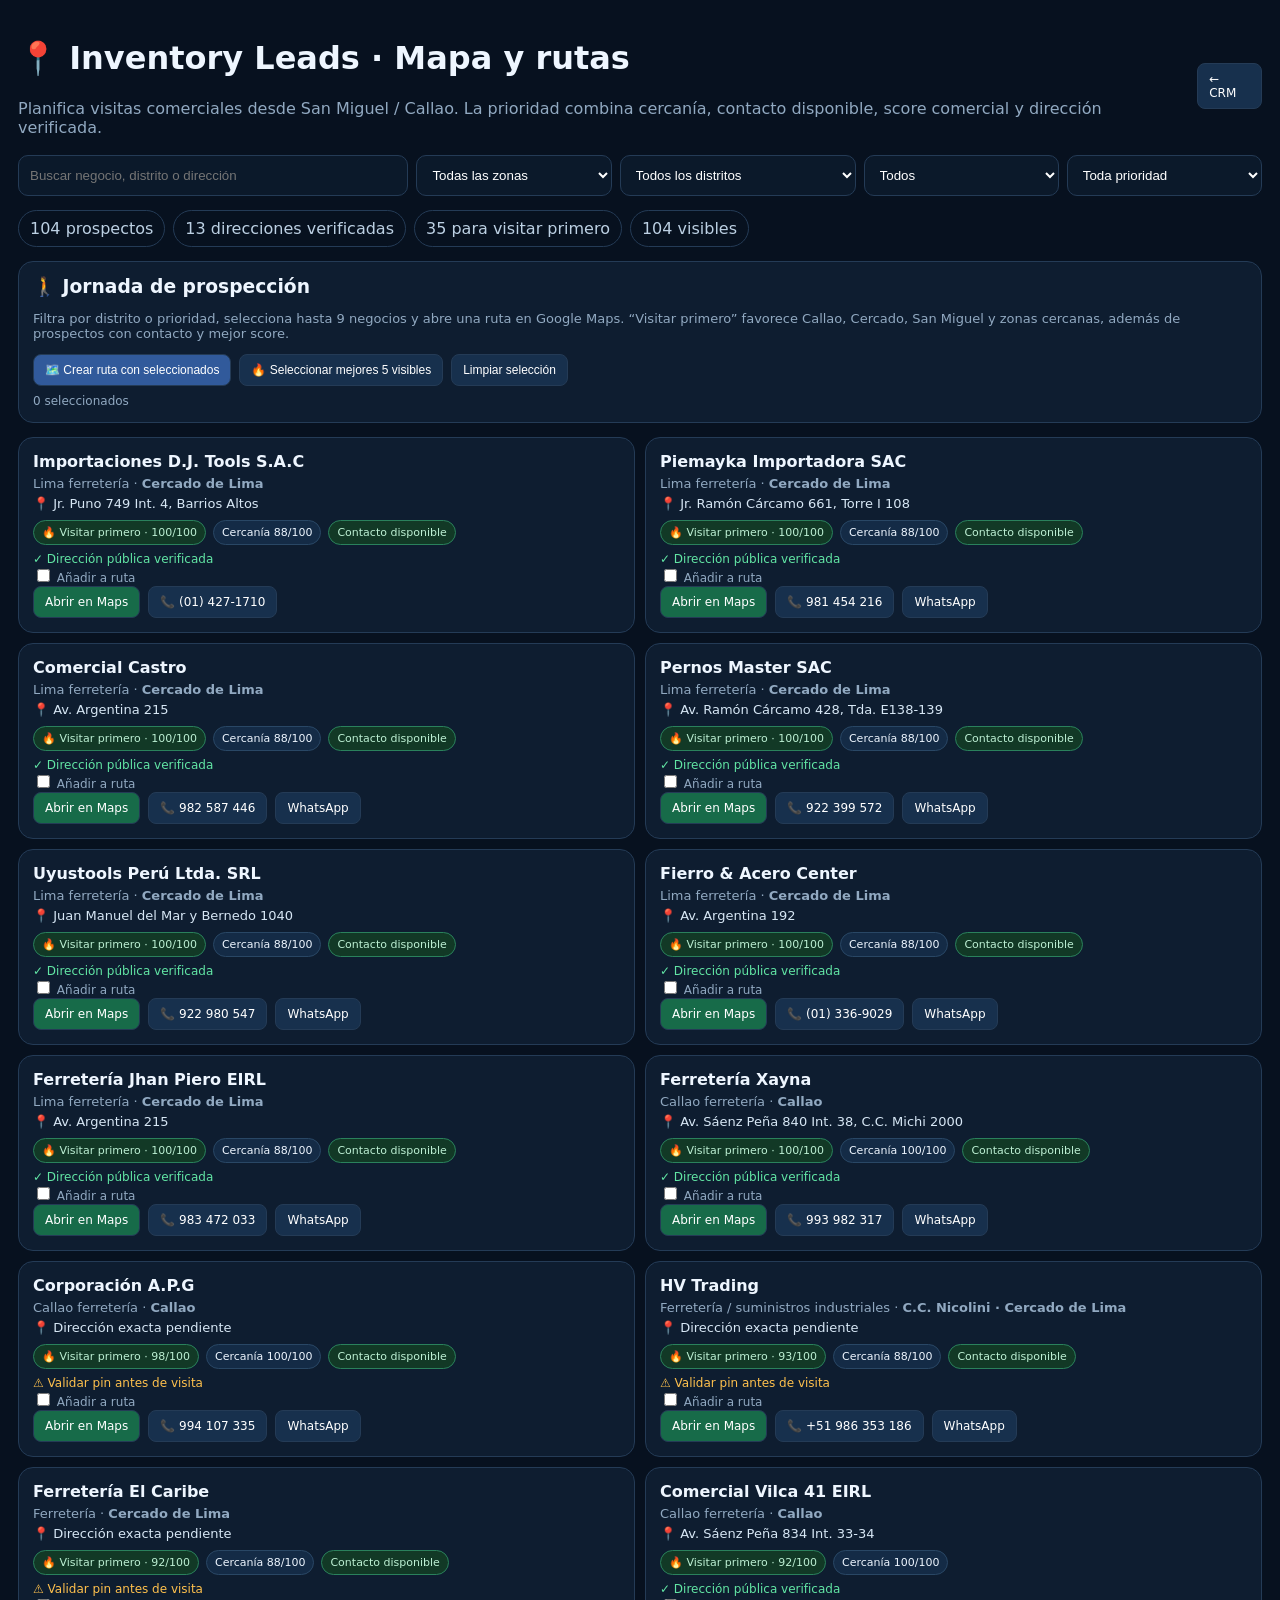
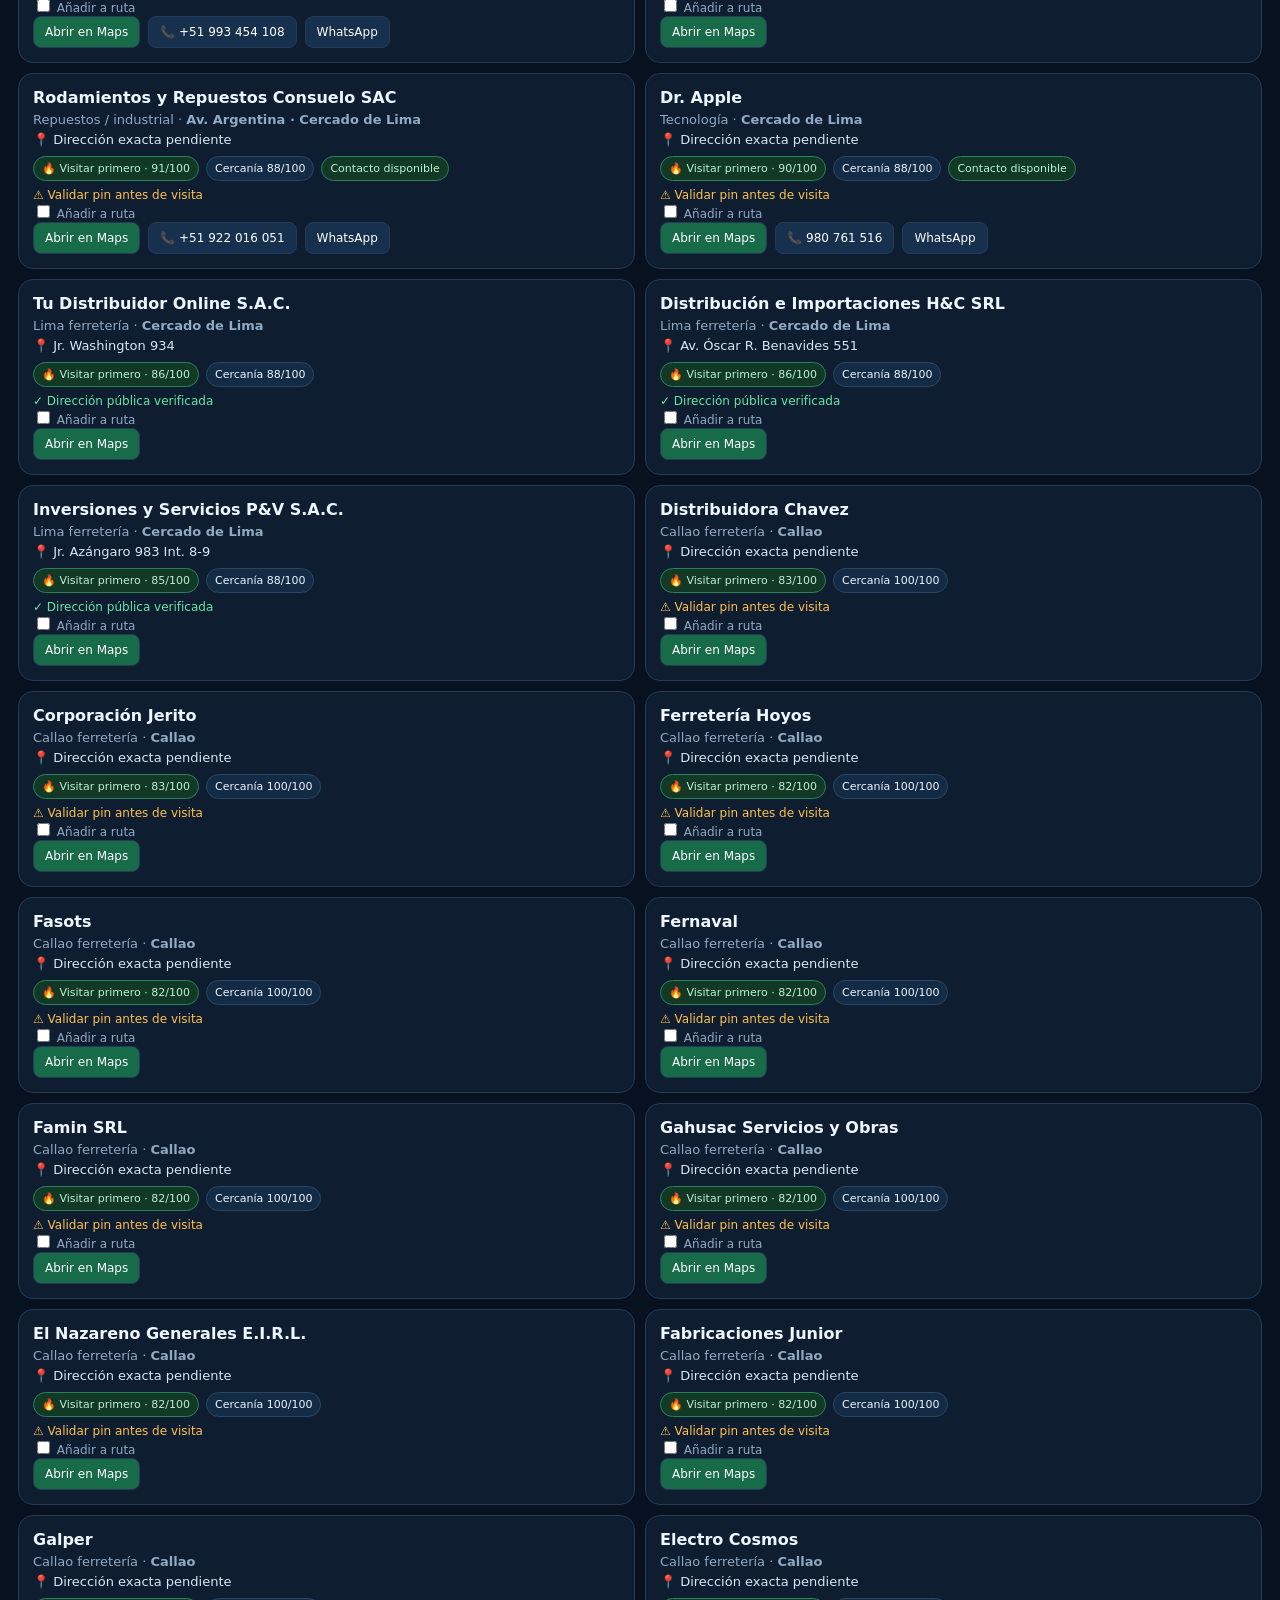
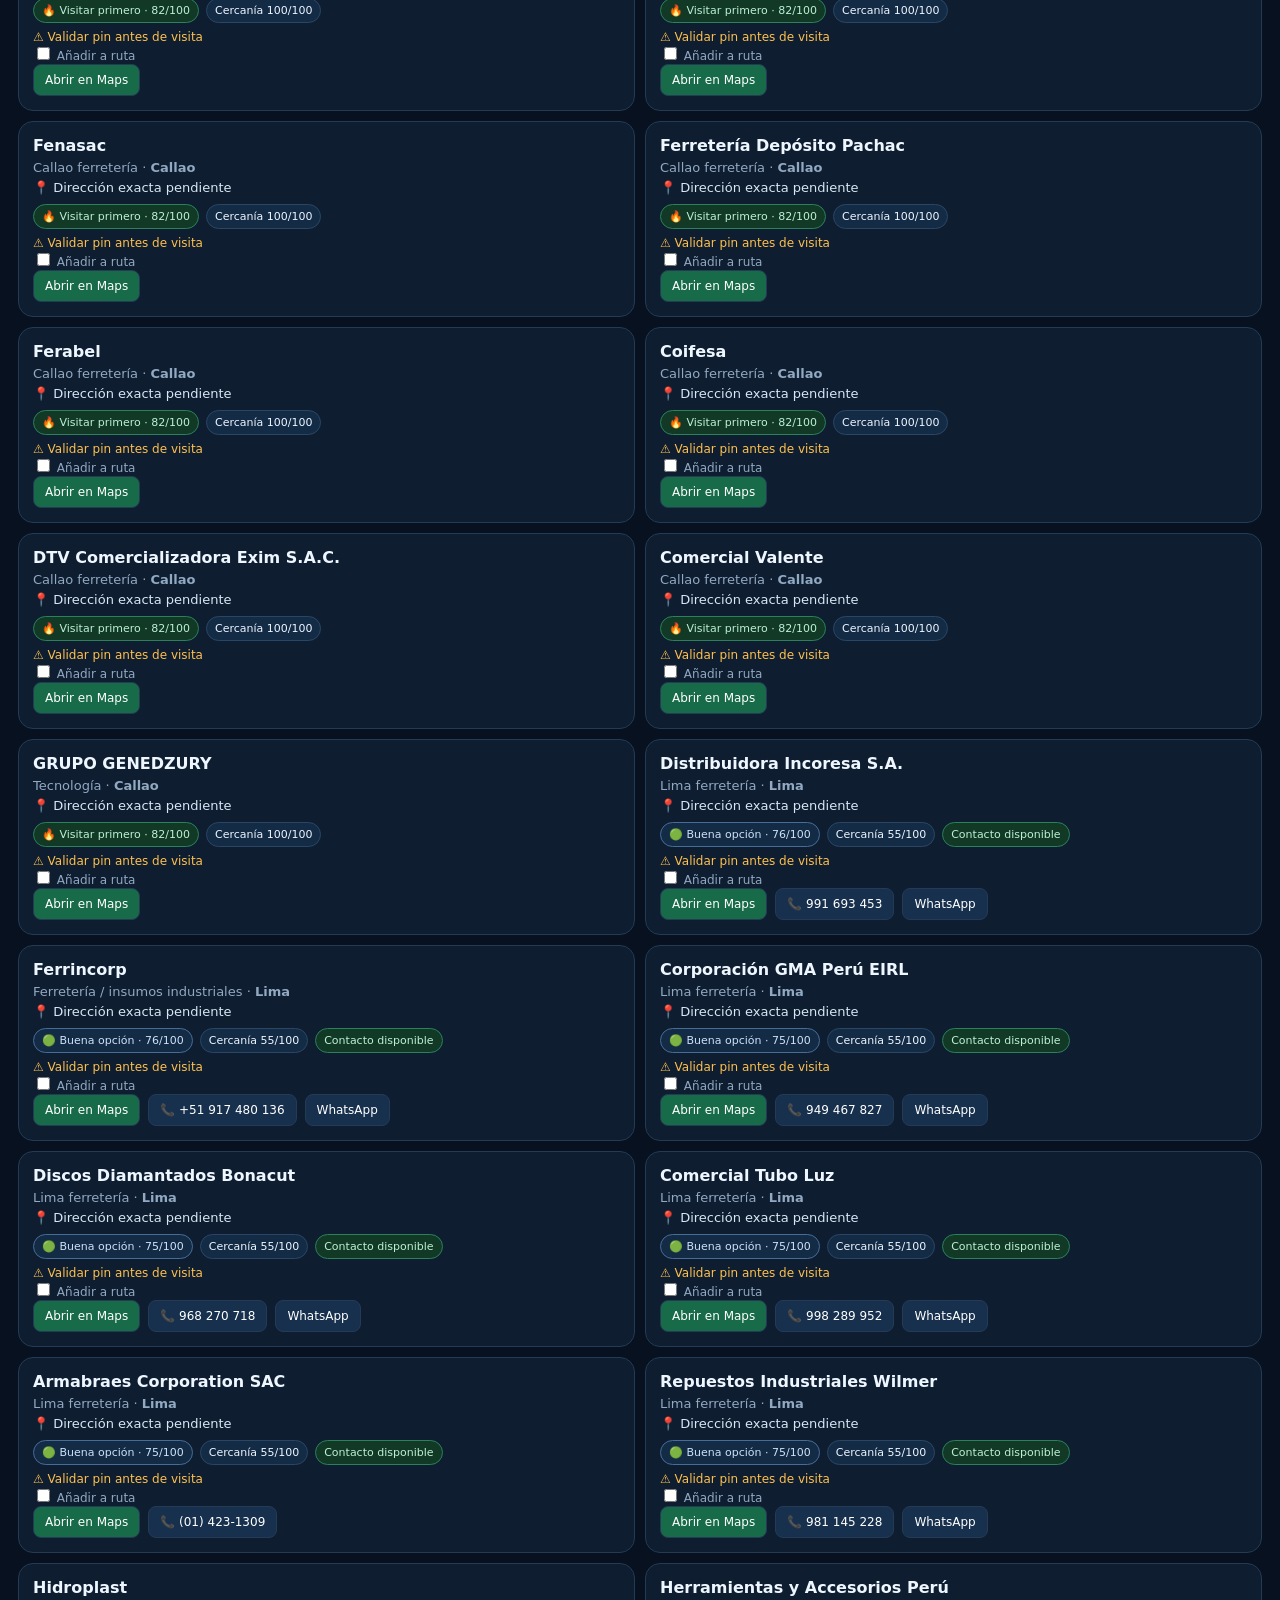
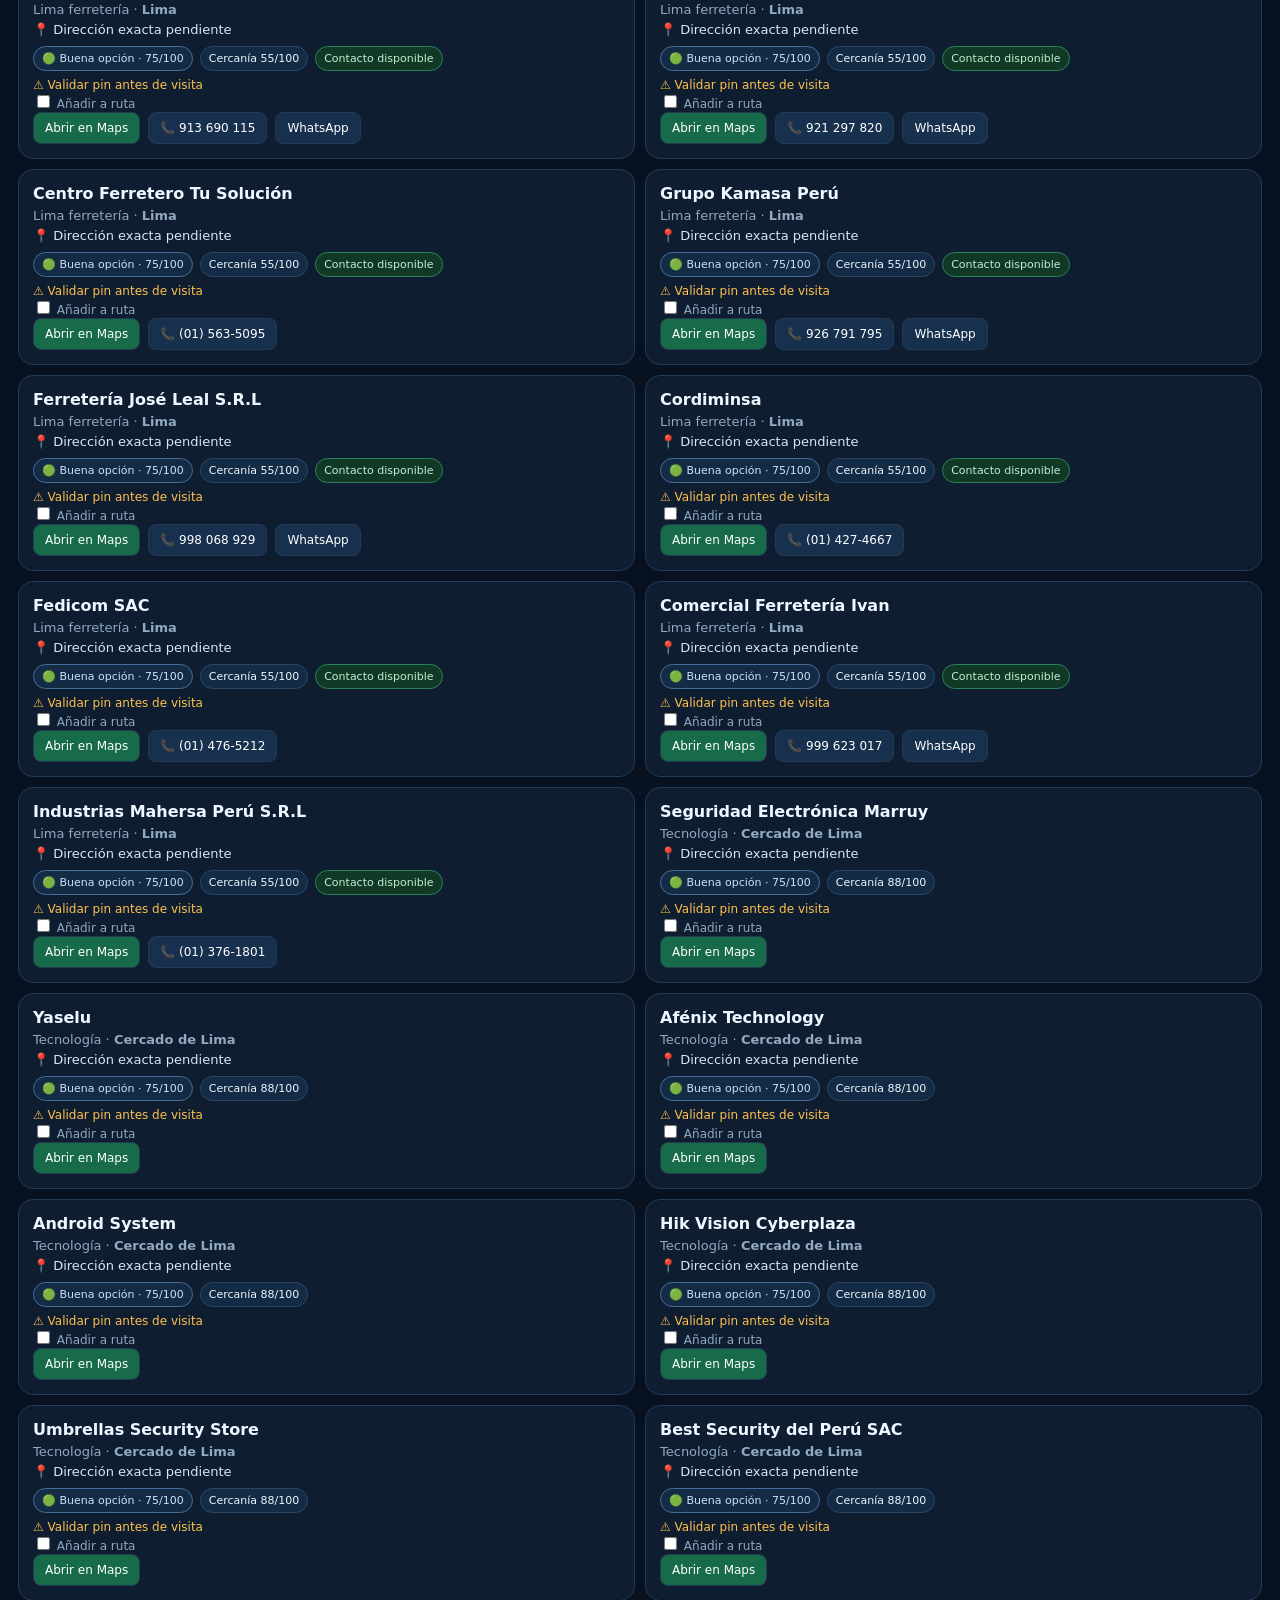
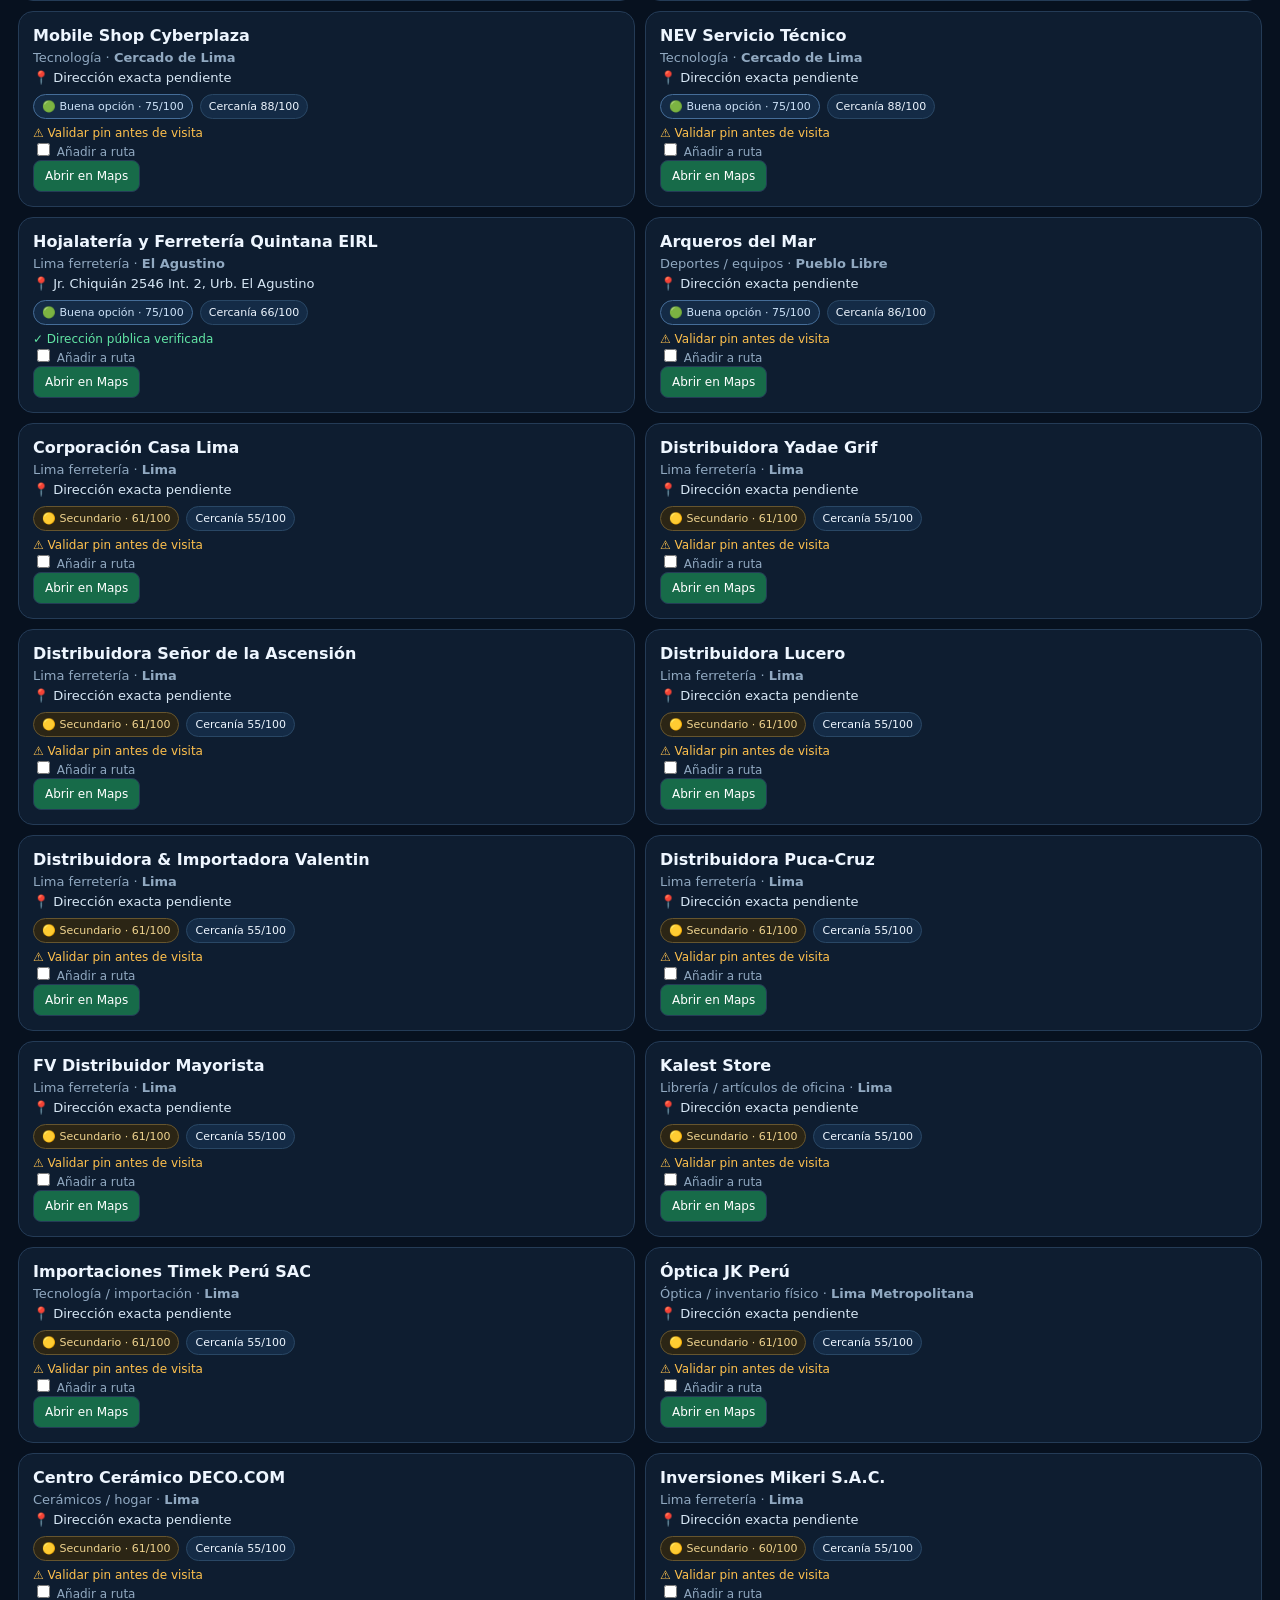
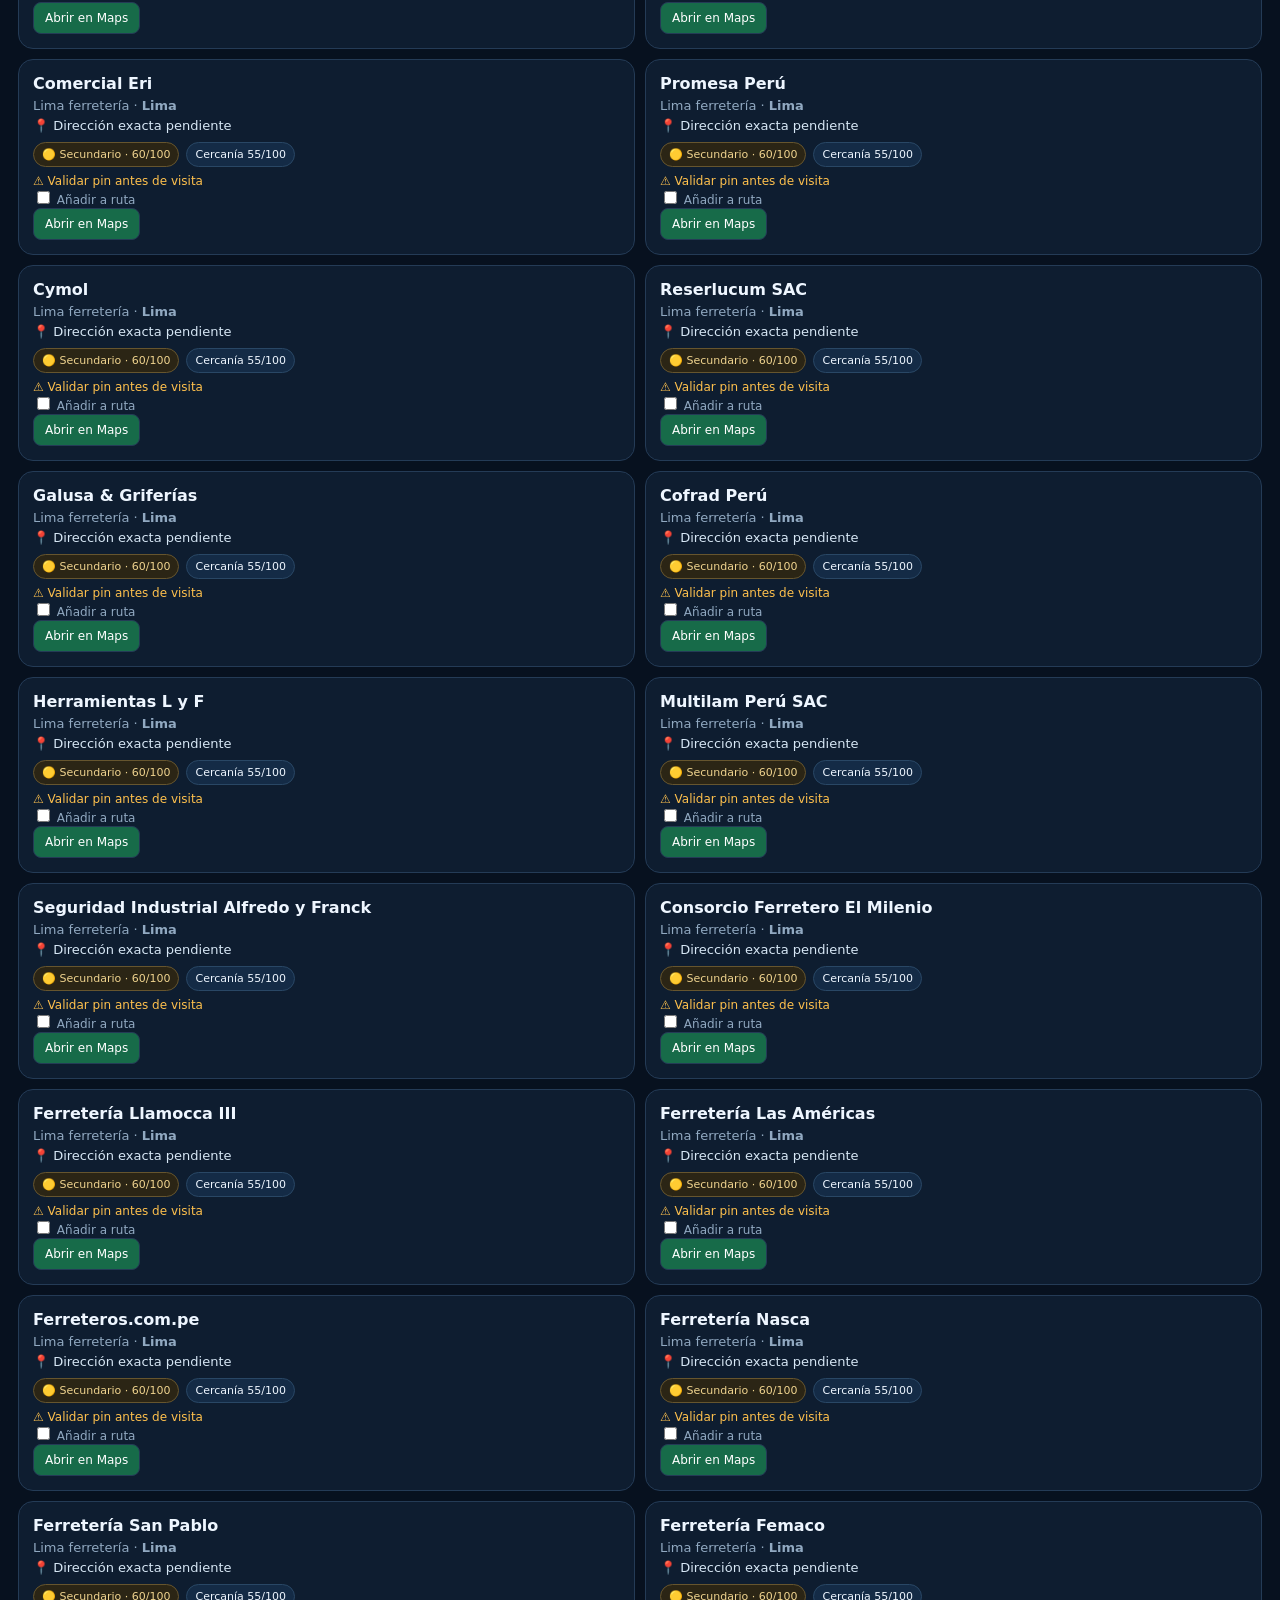
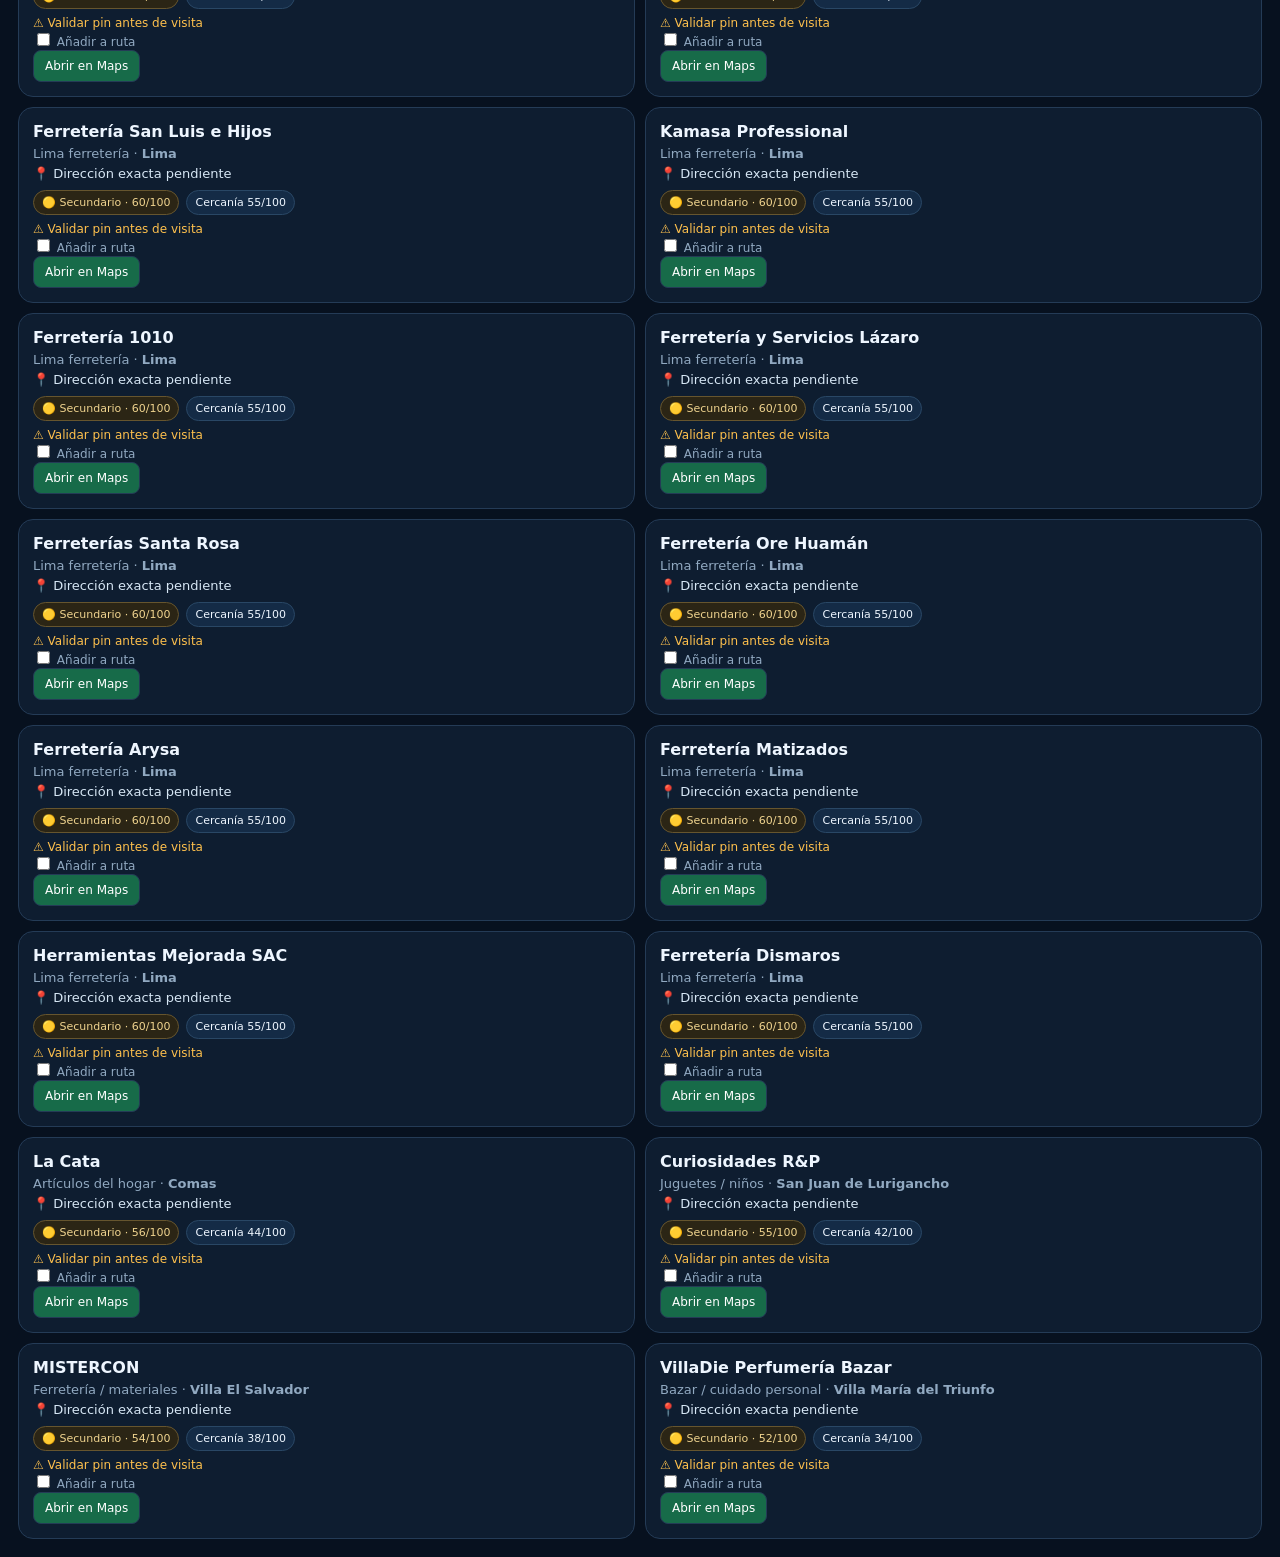
==== commit 8b2b0fc3: "feat: add proximity and visit priority planning" ====
--- a/map.html
+++ b/map.html
@@ -1,4 +1,4 @@
-<!doctype html><html lang="es"><head><meta charset="utf-8"><meta name="viewport" content="width=device-width,initial-scale=1"><title>Inventory Leads · Mapa y rutas</title><style>body{margin:0;background:#07111f;color:#eef6ff;font-family:system-ui,-apple-system,sans-serif}.w{max-width:1250px;margin:auto;padding:18px}.top{display:flex;justify-content:space-between;gap:12px;align-items:center}.sub{color:#91a9c1;margin:5px 0 18px}.tools{display:grid;grid-template-columns:2fr 1fr 1fr 1fr;gap:8px;margin-bottom:14px}input,select{padding:11px;border-radius:10px;border:1px solid #243b56;background:#0b192a;color:#fff}.stats,.actions{display:flex;gap:8px;flex-wrap:wrap}.stats{margin-bottom:14px}.pill,.b{padding:8px 11px;border:1px solid #243b56;border-radius:999px;color:#bcd0e3}.b{display:inline-block;text-decoration:none;color:#fff;background:#17304d;border-radius:8px;font-size:12px}.map{background:#176b49}.route{background:#315a9b}.grid{display:grid;grid-template-columns:repeat(2,1fr);gap:10px;margin-top:14px}.c{background:#0e1d30;border:1px solid #243b56;border-radius:15px;padding:14px}.name{font-weight:800}.meta,.addr{font-size:13px;margin-top:5px}.meta{color:#91a9c1}.addr{color:#d7e7f5}.warn{color:#ffc14d;font-size:12px;margin-top:7px}.ok{color:#62e6a5;font-size:12px;margin-top:7px}.routebox{background:#0e1d30;border:1px solid #243b56;border-radius:15px;padding:14px;margin:12px 0}.routebox h3{margin:0 0 8px}.routebox p{color:#91a9c1;font-size:13px}.check{margin-top:8px;font-size:12px;color:#91a9c1}.nav{color:#79baff;text-decoration:none}@media(max-width:750px){.grid{grid-template-columns:1fr}.tools{grid-template-columns:1fr}.top{align-items:flex-start;flex-direction:column}}</style></head><body><main class="w"><div class="top"><div><h1>📍 Inventory Leads · Mapa y rutas</h1><div class="sub">Planifica visitas comerciales por distrito. Las direcciones marcadas ✓ tienen evidencia pública; las demás usan búsqueda por nombre + zona y deben validarse antes de visitar.</div></div><a class="b" href="index.html">← CRM</a></div><div class="tools"><input id="q" placeholder="Buscar negocio, distrito o dirección"><select id="zone"><option value="">Todas las zonas</option><option>Lima</option><option>Callao</option></select><select id="district"><option value="">Todos los distritos</option></select><select id="state"><option value="">Todos</option><option value="exact">✓ Dirección verificada</option><option value="search">⚠ Por validar</option></select></div><div id="stats" class="stats"></div><div class="routebox"><h3>🚶 Jornada de prospección</h3><p>Filtra un distrito, marca hasta 9 negocios y abre una ruta en Google Maps. Úsalo para visitar varios prospectos en una sola salida.</p><div class="actions"><button class="b route" id="routeBtn">🗺️ Crear ruta con seleccionados</button><button class="b" id="clearBtn">Limpiar selección</button></div><div id="sel" class="check">0 seleccionados</div></div><section id="grid" class="grid"></section></main><script>
+<!doctype html><html lang="es"><head><meta charset="utf-8"><meta name="viewport" content="width=device-width,initial-scale=1"><title>Inventory Leads · Mapa y rutas</title><style>body{margin:0;background:#07111f;color:#eef6ff;font-family:system-ui,-apple-system,sans-serif}.w{max-width:1280px;margin:auto;padding:18px}.top{display:flex;justify-content:space-between;gap:12px;align-items:center}.sub{color:#91a9c1;margin:5px 0 18px}.tools{display:grid;grid-template-columns:2fr 1fr 1fr 1fr 1fr;gap:8px;margin-bottom:14px}input,select{padding:11px;border-radius:10px;border:1px solid #243b56;background:#0b192a;color:#fff}.stats,.actions{display:flex;gap:8px;flex-wrap:wrap}.stats{margin-bottom:14px}.pill,.b{padding:8px 11px;border:1px solid #243b56;border-radius:999px;color:#bcd0e3}.b{display:inline-block;text-decoration:none;color:#fff;background:#17304d;border-radius:8px;font-size:12px}.map{background:#176b49}.route{background:#315a9b}.grid{display:grid;grid-template-columns:repeat(2,1fr);gap:10px;margin-top:14px}.c{background:#0e1d30;border:1px solid #243b56;border-radius:15px;padding:14px}.name{font-weight:800}.meta,.addr{font-size:13px;margin-top:5px}.meta{color:#91a9c1}.addr{color:#d7e7f5}.warn{color:#ffc14d;font-size:12px;margin-top:7px}.ok{color:#62e6a5;font-size:12px;margin-top:7px}.routebox{background:#0e1d30;border:1px solid #243b56;border-radius:15px;padding:14px;margin:12px 0}.routebox h3{margin:0 0 8px}.routebox p{color:#91a9c1;font-size:13px}.check{margin-top:8px;font-size:12px;color:#91a9c1}.priority{display:flex;gap:7px;flex-wrap:wrap;margin-top:9px}.chip{font-size:11px;padding:5px 8px;border-radius:999px;border:1px solid #294765;background:#142b46}.hot{border-color:#2a815c;background:#123926;color:#bdf0d4}.mid{border-color:#456d98;background:#142b46;color:#cde2f8}.low{border-color:#66552e;background:#2b2515;color:#f0d48f}.nav{color:#79baff;text-decoration:none}@media(max-width:900px){.tools{grid-template-columns:1fr 1fr}.tools input{grid-column:1/-1}}@media(max-width:750px){.grid{grid-template-columns:1fr}.tools{grid-template-columns:1fr}.tools input{grid-column:auto}.top{align-items:flex-start;flex-direction:column}}</style></head><body><main class="w"><div class="top"><div><h1>📍 Inventory Leads · Mapa y rutas</h1><div class="sub">Planifica visitas comerciales desde San Miguel / Callao. La prioridad combina cercanía, contacto disponible, score comercial y dirección verificada.</div></div><a class="b" href="index.html">← CRM</a></div><div class="tools"><input id="q" placeholder="Buscar negocio, distrito o dirección"><select id="zone"><option value="">Todas las zonas</option><option>Lima</option><option>Callao</option></select><select id="district"><option value="">Todos los distritos</option></select><select id="state"><option value="">Todos</option><option value="exact">✓ Dirección verificada</option><option value="search">⚠ Por validar</option></select><select id="prio"><option value="">Toda prioridad</option><option value="high">🔥 Visitar primero</option><option value="medium">🟢 Buena opción</option><option value="low">🟡 Secundario</option></select></div><div id="stats" class="stats"></div><div class="routebox"><h3>🚶 Jornada de prospección</h3><p>Filtra por distrito o prioridad, selecciona hasta 9 negocios y abre una ruta en Google Maps. “Visitar primero” favorece Callao, Cercado, San Miguel y zonas cercanas, además de prospectos con contacto y mejor score.</p><div class="actions"><button class="b route" id="routeBtn">🗺️ Crear ruta con seleccionados</button><button class="b" id="bestBtn">🔥 Seleccionar mejores 5 visibles</button><button class="b" id="clearBtn">Limpiar selección</button></div><div id="sel" class="check">0 seleccionados</div></div><section id="grid" class="grid"></section></main><script>
 const known={
 'ferreteria-xayna':['Av. Sáenz Peña 840 Int. 38, C.C. Michi 2000','Callao'],
 'comercial-vilca-41-eirl':['Av. Sáenz Peña 834 Int. 33-34','Callao'],
@@ -14,6 +14,12 @@
 'fierro-acero-center':['Av. Argentina 192','Cercado de Lima'],
 'ferreteria-jhan-piero-eirl':['Av. Argentina 215','Cercado de Lima']};
 const selected=new Set();
+const proximity={
+'Callao':100,'Bellavista':98,'La Perla':96,'San Miguel':94,'Carmen de la Legua':92,'Cercado de Lima':88,'Pueblo Libre':86,'Magdalena del Mar':84,'Breña':82,'Jesús María':80,'La Victoria':76,'Rímac':74,'San Martín de Porres':72,'El Agustino':66,'San Luis':64,'Lince':64,'Miraflores':58,'San Isidro':58,'Chorrillos':48,'Comas':44,'San Juan de Lurigancho':42,'Villa El Salvador':38,'Villa María del Triunfo':34};
+function proxScore(d,l){for(const [k,v] of Object.entries(proximity)){if((d||'').includes(k)||(l||'').includes(k))return v}return (l||'').includes('Callao')?95:55}
+function priorityScore(l){let p=proxScore(l.district,l.location)*.45+(l.closeScore||70)*.25+(l.score||70)*.2+(l.geoExact?10:0);if(l.phone||l.whatsapp||l.email)p+=8;if(l.status==='Por contactar')p+=4;return Math.round(Math.min(100,p))}
+function prioClass(p){return p>=82?'high':p>=68?'medium':'low'}
+function prioLabel(p){return p>=82?'🔥 Visitar primero':p>=68?'🟢 Buena opción':'🟡 Secundario'}
 function maps(l){return'https://www.google.com/maps/search/?api=1&query='+encodeURIComponent([l.company,l.address,l.district,'Perú'].filter(Boolean).join(', '))}
 function routeUrl(items){if(!items.length)return'';const pts=items.map(x=>[x.address||x.company,x.district,'Perú'].filter(Boolean).join(', '));if(pts.length===1)return'https://www.google.com/maps/dir/?api=1&destination='+encodeURIComponent(pts[0]);return'https://www.google.com/maps/dir/?api=1&origin='+encodeURIComponent(pts[0])+'&destination='+encodeURIComponent(pts[pts.length-1])+'&waypoints='+encodeURIComponent(pts.slice(1,-1).join('|'))+'&travelmode=driving'}
-async function boot(){const txt=await fetch('index.html').then(r=>r.text()),m=txt.match(/const leads=(\[.*?\]);\s*const \$/s);if(!m)return;const leads=JSON.parse(m[1]);leads.forEach(l=>{const k=known[l.id];l.address=k?k[0]:'';l.district=k?k[1]:(l.location.includes('Cyberplaza')?'Cercado de Lima':l.location.includes('Callao')?'Callao':l.location);l.geoExact=!!k});const ds=[...new Set(leads.map(x=>x.district).filter(Boolean))].sort();ds.forEach(x=>district.insertAdjacentHTML('beforeend',`<option>${x}</option>`));function draw(){const qq=q.value.toLowerCase();let a=leads.filter(l=>[l.company,l.address,l.district,l.location].join(' ').toLowerCase().includes(qq)&&(!zone.value||[l.district,l.location].join(' ').includes(zone.value))&&(!district.value||l.district===district.value)&&(!state.value||(state.value==='exact'?l.geoExact:!l.geoExact)));stats.innerHTML=`<span class=pill>${leads.length} prospectos</span><span class=pill>${leads.filter(x=>x.geoExact).length} direcciones verificadas</span><span class=pill>${leads.length-leads.filter(x=>x.geoExact).length} por validar</span><span class=pill>${a.length} visibles</span>`;grid.innerHTML=a.map(l=>`<article class=c><div class=name>${l.company}</div><div class=meta>${l.sector} · <b>${l.district||'Por verificar'}</b></div><div class=addr>📍 ${l.address||'Dirección exacta pendiente'}</div><div class=${l.geoExact?'ok':'warn'}>${l.geoExact?'✓ Dirección pública verificada':'⚠ Validar pin antes de visita'}</div><label class=check><input type=checkbox data-id="${l.id}" ${selected.has(l.id)?'checked':''}> Añadir a ruta</label><div class=actions><a class="b map" target=_blank href="${maps(l)}">Abrir en Maps</a>${l.phone?`<a class=b href="tel:${l.phone}">📞 ${l.phone}</a>`:''}</div></article>`).join('');grid.querySelectorAll('[data-id]').forEach(c=>c.onchange=()=>{if(c.checked){if(selected.size>=9){c.checked=false;alert('Máximo 9 negocios por ruta.');return}selected.add(c.dataset.id)}else selected.delete(c.dataset.id);sel.textContent=selected.size+' seleccionados'})}q.oninput=zone.oninput=district.oninput=state.oninput=draw;routeBtn.onclick=()=>{const a=leads.filter(x=>selected.has(x.id));const u=routeUrl(a);if(u)window.open(u,'_blank');else alert('Selecciona al menos un negocio.')};clearBtn.onclick=()=>{selected.clear();sel.textContent='0 seleccionados';draw()};draw()}boot();</script></body></html>+async function boot(){const txt=await fetch('index.html').then(r=>r.text()),m=txt.match(/const leads=(\[.*?\]);\s*const \$/s);if(!m)return;const leads=JSON.parse(m[1]);leads.forEach(l=>{const k=known[l.id];l.address=k?k[0]:'';l.district=k?k[1]:(l.location.includes('Cyberplaza')?'Cercado de Lima':l.location.includes('Callao')?'Callao':l.location);l.geoExact=!!k;l.visitPriority=priorityScore(l);l.priorityClass=prioClass(l.visitPriority)});const ds=[...new Set(leads.map(x=>x.district).filter(Boolean))].sort();ds.forEach(x=>district.insertAdjacentHTML('beforeend',`<option>${x}</option>`));let visible=[];function draw(){const qq=q.value.toLowerCase();let a=leads.filter(l=>[l.company,l.address,l.district,l.location,l.phone,l.email].join(' ').toLowerCase().includes(qq)&&(!zone.value||[l.district,l.location].join(' ').includes(zone.value))&&(!district.value||l.district===district.value)&&(!state.value||(state.value==='exact'?l.geoExact:!l.geoExact))&&(!prio.value||l.priorityClass===prio.value));a.sort((x,y)=>y.visitPriority-x.visitPriority||y.score-x.score);visible=a;stats.innerHTML=`<span class=pill>${leads.length} prospectos</span><span class=pill>${leads.filter(x=>x.geoExact).length} direcciones verificadas</span><span class=pill>${leads.filter(x=>x.priorityClass==='high').length} para visitar primero</span><span class=pill>${a.length} visibles</span>`;grid.innerHTML=a.map(l=>`<article class=c><div class=name>${l.company}</div><div class=meta>${l.sector} · <b>${l.district||'Por verificar'}</b></div><div class=addr>📍 ${l.address||'Dirección exacta pendiente'}</div><div class=priority><span class="chip ${l.priorityClass==='high'?'hot':l.priorityClass==='medium'?'mid':'low'}">${prioLabel(l.visitPriority)} · ${l.visitPriority}/100</span><span class=chip>Cercanía ${proxScore(l.district,l.location)}/100</span>${l.phone||l.whatsapp||l.email?'<span class="chip hot">Contacto disponible</span>':''}</div><div class=${l.geoExact?'ok':'warn'}>${l.geoExact?'✓ Dirección pública verificada':'⚠ Validar pin antes de visita'}</div><label class=check><input type=checkbox data-id="${l.id}" ${selected.has(l.id)?'checked':''}> Añadir a ruta</label><div class=actions><a class="b map" target=_blank href="${maps(l)}">Abrir en Maps</a>${l.phone?`<a class=b href="tel:${l.phone}">📞 ${l.phone}</a>`:''}${l.whatsapp?`<a class=b target=_blank href="https://wa.me/${String(l.whatsapp).replace(/\D/g,'').replace(/^9/,'519')}">WhatsApp</a>`:''}</div></article>`).join('');grid.querySelectorAll('[data-id]').forEach(c=>c.onchange=()=>{if(c.checked){if(selected.size>=9){c.checked=false;alert('Máximo 9 negocios por ruta.');return}selected.add(c.dataset.id)}else selected.delete(c.dataset.id);sel.textContent=selected.size+' seleccionados'})}q.oninput=zone.oninput=district.oninput=state.oninput=prio.oninput=draw;routeBtn.onclick=()=>{const a=leads.filter(x=>selected.has(x.id)).sort((x,y)=>y.visitPriority-x.visitPriority);const u=routeUrl(a);if(u)window.open(u,'_blank');else alert('Selecciona al menos un negocio.')};bestBtn.onclick=()=>{selected.clear();visible.slice(0,5).forEach(x=>selected.add(x.id));sel.textContent=selected.size+' seleccionados';draw()};clearBtn.onclick=()=>{selected.clear();sel.textContent='0 seleccionados';draw()};draw()}boot();</script></body></html>
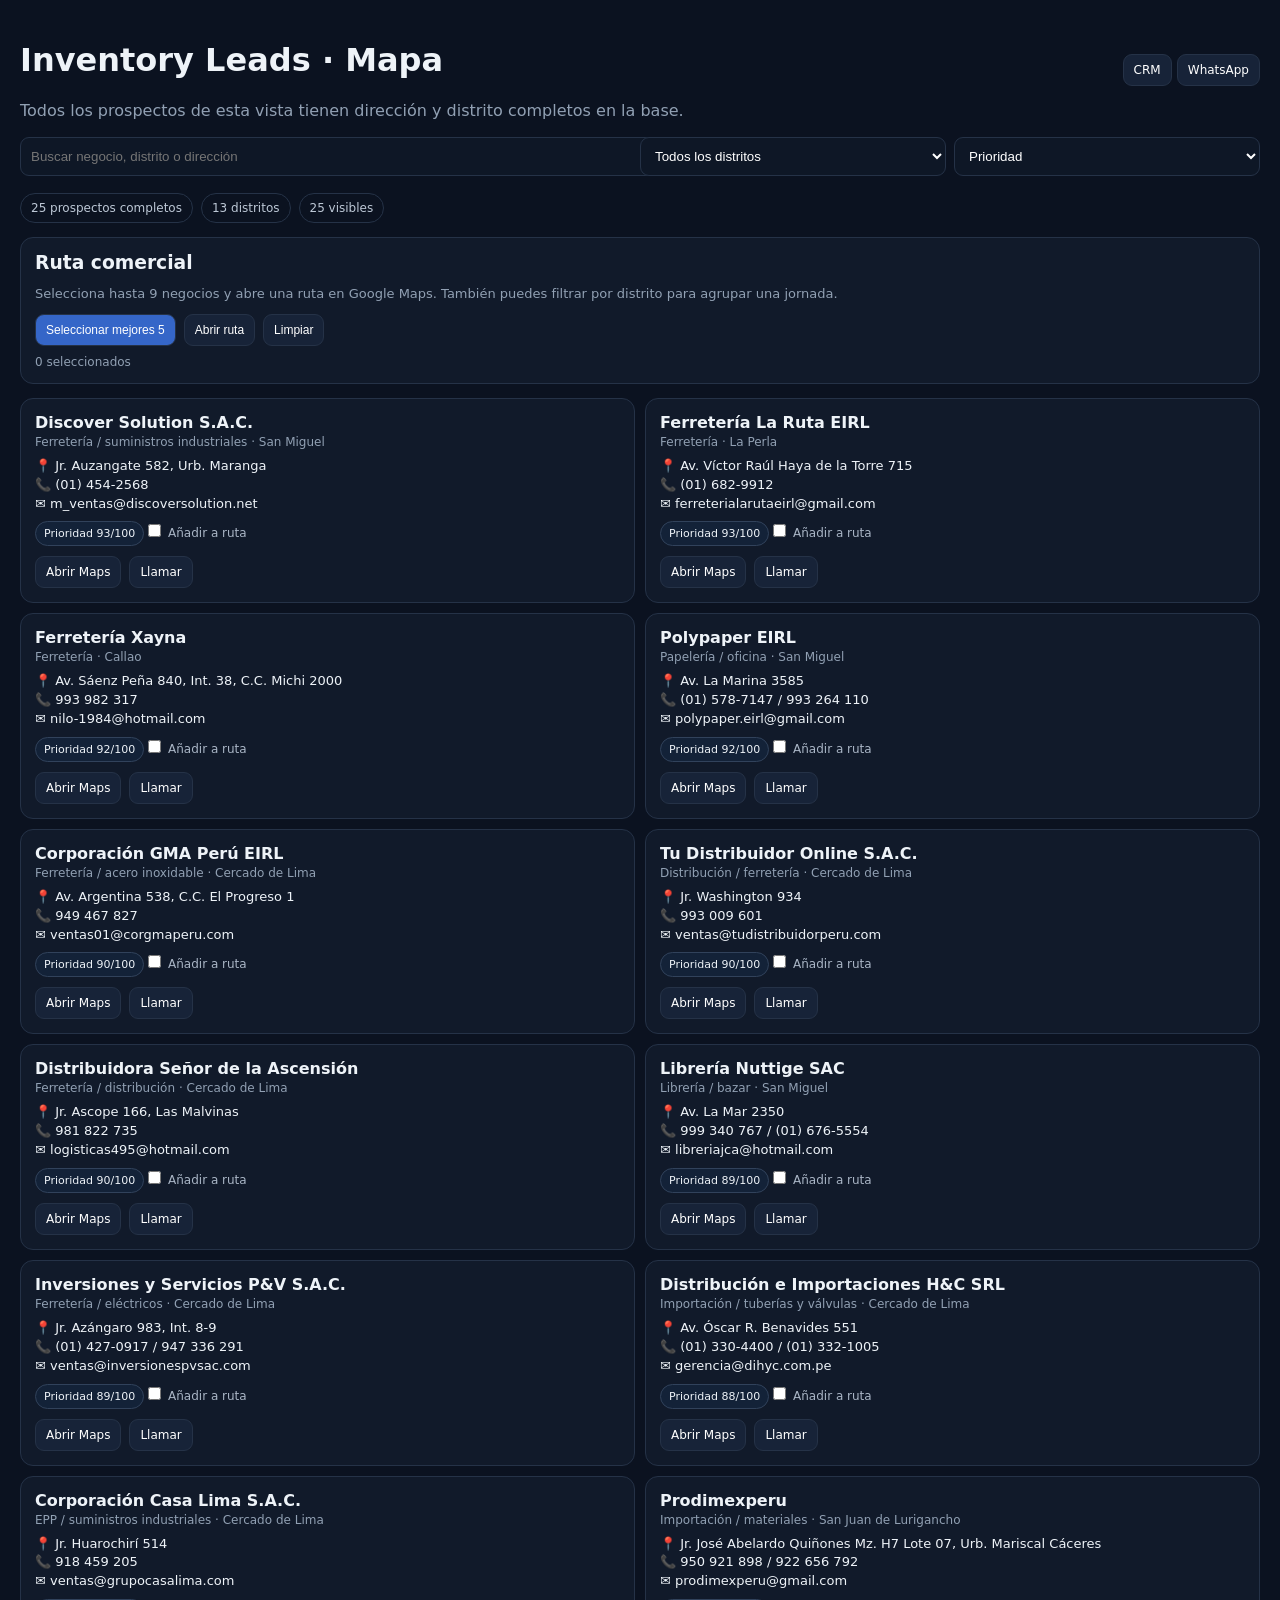
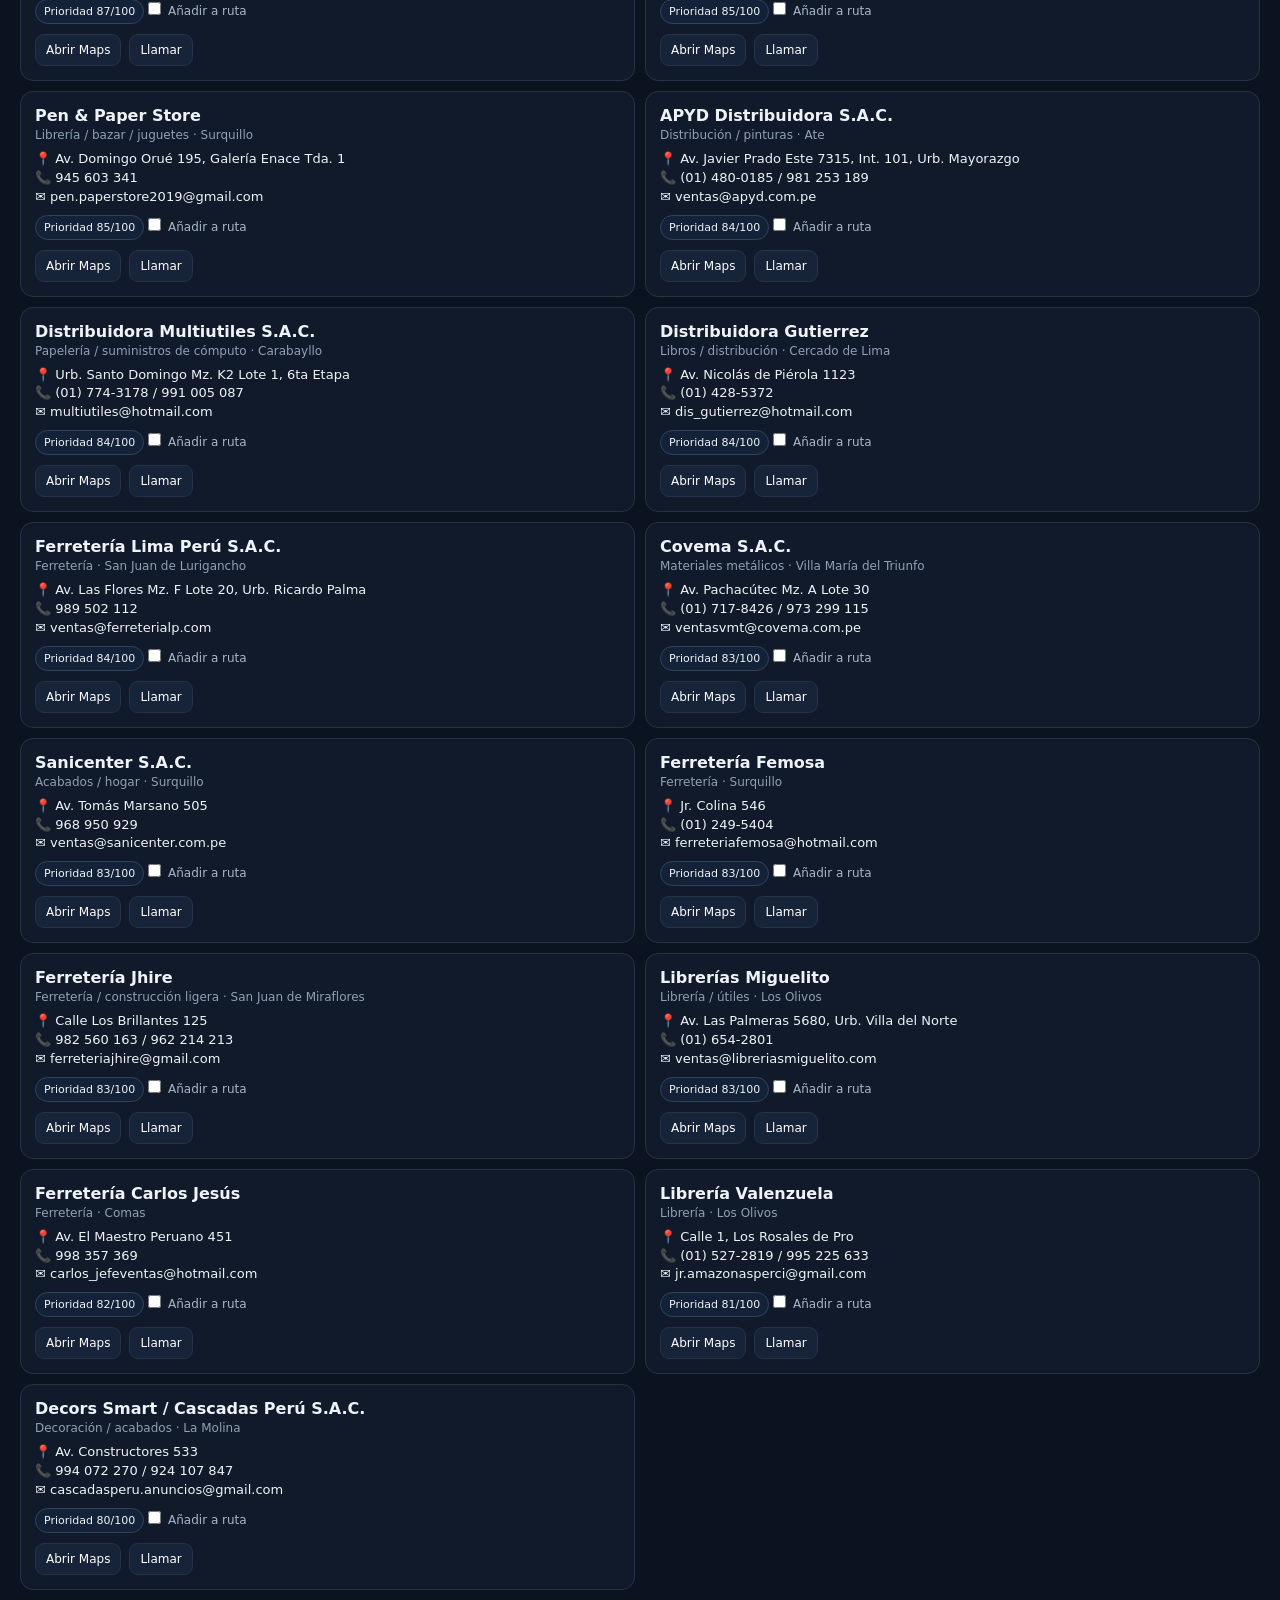
==== commit 226a27bd: "feat: map directly from complete lead addresses" ====
--- a/map.html
+++ b/map.html
@@ -1,25 +1 @@
-<!doctype html><html lang="es"><head><meta charset="utf-8"><meta name="viewport" content="width=device-width,initial-scale=1"><title>Inventory Leads · Mapa y rutas</title><style>body{margin:0;background:#07111f;color:#eef6ff;font-family:system-ui,-apple-system,sans-serif}.w{max-width:1280px;margin:auto;padding:18px}.top{display:flex;justify-content:space-between;gap:12px;align-items:center}.sub{color:#91a9c1;margin:5px 0 18px}.tools{display:grid;grid-template-columns:2fr 1fr 1fr 1fr 1fr;gap:8px;margin-bottom:14px}input,select{padding:11px;border-radius:10px;border:1px solid #243b56;background:#0b192a;color:#fff}.stats,.actions{display:flex;gap:8px;flex-wrap:wrap}.stats{margin-bottom:14px}.pill,.b{padding:8px 11px;border:1px solid #243b56;border-radius:999px;color:#bcd0e3}.b{display:inline-block;text-decoration:none;color:#fff;background:#17304d;border-radius:8px;font-size:12px}.map{background:#176b49}.route{background:#315a9b}.grid{display:grid;grid-template-columns:repeat(2,1fr);gap:10px;margin-top:14px}.c{background:#0e1d30;border:1px solid #243b56;border-radius:15px;padding:14px}.name{font-weight:800}.meta,.addr{font-size:13px;margin-top:5px}.meta{color:#91a9c1}.addr{color:#d7e7f5}.warn{color:#ffc14d;font-size:12px;margin-top:7px}.ok{color:#62e6a5;font-size:12px;margin-top:7px}.routebox{background:#0e1d30;border:1px solid #243b56;border-radius:15px;padding:14px;margin:12px 0}.routebox h3{margin:0 0 8px}.routebox p{color:#91a9c1;font-size:13px}.check{margin-top:8px;font-size:12px;color:#91a9c1}.priority{display:flex;gap:7px;flex-wrap:wrap;margin-top:9px}.chip{font-size:11px;padding:5px 8px;border-radius:999px;border:1px solid #294765;background:#142b46}.hot{border-color:#2a815c;background:#123926;color:#bdf0d4}.mid{border-color:#456d98;background:#142b46;color:#cde2f8}.low{border-color:#66552e;background:#2b2515;color:#f0d48f}.nav{color:#79baff;text-decoration:none}@media(max-width:900px){.tools{grid-template-columns:1fr 1fr}.tools input{grid-column:1/-1}}@media(max-width:750px){.grid{grid-template-columns:1fr}.tools{grid-template-columns:1fr}.tools input{grid-column:auto}.top{align-items:flex-start;flex-direction:column}}</style></head><body><main class="w"><div class="top"><div><h1>📍 Inventory Leads · Mapa y rutas</h1><div class="sub">Planifica visitas comerciales desde San Miguel / Callao. La prioridad combina cercanía, contacto disponible, score comercial y dirección verificada.</div></div><a class="b" href="index.html">← CRM</a></div><div class="tools"><input id="q" placeholder="Buscar negocio, distrito o dirección"><select id="zone"><option value="">Todas las zonas</option><option>Lima</option><option>Callao</option></select><select id="district"><option value="">Todos los distritos</option></select><select id="state"><option value="">Todos</option><option value="exact">✓ Dirección verificada</option><option value="search">⚠ Por validar</option></select><select id="prio"><option value="">Toda prioridad</option><option value="high">🔥 Visitar primero</option><option value="medium">🟢 Buena opción</option><option value="low">🟡 Secundario</option></select></div><div id="stats" class="stats"></div><div class="routebox"><h3>🚶 Jornada de prospección</h3><p>Filtra por distrito o prioridad, selecciona hasta 9 negocios y abre una ruta en Google Maps. “Visitar primero” favorece Callao, Cercado, San Miguel y zonas cercanas, además de prospectos con contacto y mejor score.</p><div class="actions"><button class="b route" id="routeBtn">🗺️ Crear ruta con seleccionados</button><button class="b" id="bestBtn">🔥 Seleccionar mejores 5 visibles</button><button class="b" id="clearBtn">Limpiar selección</button></div><div id="sel" class="check">0 seleccionados</div></div><section id="grid" class="grid"></section></main><script>
-const known={
-'ferreteria-xayna':['Av. Sáenz Peña 840 Int. 38, C.C. Michi 2000','Callao'],
-'comercial-vilca-41-eirl':['Av. Sáenz Peña 834 Int. 33-34','Callao'],
-'hojalateria-y-ferreteria-quintana-eirl':['Jr. Chiquián 2546 Int. 2, Urb. El Agustino','El Agustino'],
-'comercial-castro':['Av. Argentina 215','Cercado de Lima'],
-'inversiones-y-servicios-p-v-s-a-c':['Jr. Azángaro 983 Int. 8-9','Cercado de Lima'],
-'tu-distribuidor-online-s-a-c':['Jr. Washington 934','Cercado de Lima'],
-'importaciones-d-j-tools-s-a-c':['Jr. Puno 749 Int. 4, Barrios Altos','Cercado de Lima'],
-'pernos-master-sac':['Av. Ramón Cárcamo 428, Tda. E138-139','Cercado de Lima'],
-'piemayka-importadora-sac':['Jr. Ramón Cárcamo 661, Torre I 108','Cercado de Lima'],
-'uyustools-peru-ltda-srl':['Juan Manuel del Mar y Bernedo 1040','Cercado de Lima'],
-'distribucion-e-importaciones-h-c-srl':['Av. Óscar R. Benavides 551','Cercado de Lima'],
-'fierro-acero-center':['Av. Argentina 192','Cercado de Lima'],
-'ferreteria-jhan-piero-eirl':['Av. Argentina 215','Cercado de Lima']};
-const selected=new Set();
-const proximity={
-'Callao':100,'Bellavista':98,'La Perla':96,'San Miguel':94,'Carmen de la Legua':92,'Cercado de Lima':88,'Pueblo Libre':86,'Magdalena del Mar':84,'Breña':82,'Jesús María':80,'La Victoria':76,'Rímac':74,'San Martín de Porres':72,'El Agustino':66,'San Luis':64,'Lince':64,'Miraflores':58,'San Isidro':58,'Chorrillos':48,'Comas':44,'San Juan de Lurigancho':42,'Villa El Salvador':38,'Villa María del Triunfo':34};
-function proxScore(d,l){for(const [k,v] of Object.entries(proximity)){if((d||'').includes(k)||(l||'').includes(k))return v}return (l||'').includes('Callao')?95:55}
-function priorityScore(l){let p=proxScore(l.district,l.location)*.45+(l.closeScore||70)*.25+(l.score||70)*.2+(l.geoExact?10:0);if(l.phone||l.whatsapp||l.email)p+=8;if(l.status==='Por contactar')p+=4;return Math.round(Math.min(100,p))}
-function prioClass(p){return p>=82?'high':p>=68?'medium':'low'}
-function prioLabel(p){return p>=82?'🔥 Visitar primero':p>=68?'🟢 Buena opción':'🟡 Secundario'}
-function maps(l){return'https://www.google.com/maps/search/?api=1&query='+encodeURIComponent([l.company,l.address,l.district,'Perú'].filter(Boolean).join(', '))}
-function routeUrl(items){if(!items.length)return'';const pts=items.map(x=>[x.address||x.company,x.district,'Perú'].filter(Boolean).join(', '));if(pts.length===1)return'https://www.google.com/maps/dir/?api=1&destination='+encodeURIComponent(pts[0]);return'https://www.google.com/maps/dir/?api=1&origin='+encodeURIComponent(pts[0])+'&destination='+encodeURIComponent(pts[pts.length-1])+'&waypoints='+encodeURIComponent(pts.slice(1,-1).join('|'))+'&travelmode=driving'}
-async function boot(){const txt=await fetch('index.html').then(r=>r.text()),m=txt.match(/const leads=(\[.*?\]);\s*const \$/s);if(!m)return;const leads=JSON.parse(m[1]);leads.forEach(l=>{const k=known[l.id];l.address=k?k[0]:'';l.district=k?k[1]:(l.location.includes('Cyberplaza')?'Cercado de Lima':l.location.includes('Callao')?'Callao':l.location);l.geoExact=!!k;l.visitPriority=priorityScore(l);l.priorityClass=prioClass(l.visitPriority)});const ds=[...new Set(leads.map(x=>x.district).filter(Boolean))].sort();ds.forEach(x=>district.insertAdjacentHTML('beforeend',`<option>${x}</option>`));let visible=[];function draw(){const qq=q.value.toLowerCase();let a=leads.filter(l=>[l.company,l.address,l.district,l.location,l.phone,l.email].join(' ').toLowerCase().includes(qq)&&(!zone.value||[l.district,l.location].join(' ').includes(zone.value))&&(!district.value||l.district===district.value)&&(!state.value||(state.value==='exact'?l.geoExact:!l.geoExact))&&(!prio.value||l.priorityClass===prio.value));a.sort((x,y)=>y.visitPriority-x.visitPriority||y.score-x.score);visible=a;stats.innerHTML=`<span class=pill>${leads.length} prospectos</span><span class=pill>${leads.filter(x=>x.geoExact).length} direcciones verificadas</span><span class=pill>${leads.filter(x=>x.priorityClass==='high').length} para visitar primero</span><span class=pill>${a.length} visibles</span>`;grid.innerHTML=a.map(l=>`<article class=c><div class=name>${l.company}</div><div class=meta>${l.sector} · <b>${l.district||'Por verificar'}</b></div><div class=addr>📍 ${l.address||'Dirección exacta pendiente'}</div><div class=priority><span class="chip ${l.priorityClass==='high'?'hot':l.priorityClass==='medium'?'mid':'low'}">${prioLabel(l.visitPriority)} · ${l.visitPriority}/100</span><span class=chip>Cercanía ${proxScore(l.district,l.location)}/100</span>${l.phone||l.whatsapp||l.email?'<span class="chip hot">Contacto disponible</span>':''}</div><div class=${l.geoExact?'ok':'warn'}>${l.geoExact?'✓ Dirección pública verificada':'⚠ Validar pin antes de visita'}</div><label class=check><input type=checkbox data-id="${l.id}" ${selected.has(l.id)?'checked':''}> Añadir a ruta</label><div class=actions><a class="b map" target=_blank href="${maps(l)}">Abrir en Maps</a>${l.phone?`<a class=b href="tel:${l.phone}">📞 ${l.phone}</a>`:''}${l.whatsapp?`<a class=b target=_blank href="https://wa.me/${String(l.whatsapp).replace(/\D/g,'').replace(/^9/,'519')}">WhatsApp</a>`:''}</div></article>`).join('');grid.querySelectorAll('[data-id]').forEach(c=>c.onchange=()=>{if(c.checked){if(selected.size>=9){c.checked=false;alert('Máximo 9 negocios por ruta.');return}selected.add(c.dataset.id)}else selected.delete(c.dataset.id);sel.textContent=selected.size+' seleccionados'})}q.oninput=zone.oninput=district.oninput=state.oninput=prio.oninput=draw;routeBtn.onclick=()=>{const a=leads.filter(x=>selected.has(x.id)).sort((x,y)=>y.visitPriority-x.visitPriority);const u=routeUrl(a);if(u)window.open(u,'_blank');else alert('Selecciona al menos un negocio.')};bestBtn.onclick=()=>{selected.clear();visible.slice(0,5).forEach(x=>selected.add(x.id));sel.textContent=selected.size+' seleccionados';draw()};clearBtn.onclick=()=>{selected.clear();sel.textContent='0 seleccionados';draw()};draw()}boot();</script></body></html>+<!doctype html><html lang="es"><head><meta charset="utf-8"><meta name="viewport" content="width=device-width,initial-scale=1"><title>Inventory Leads · Mapa</title><style>body{margin:0;background:#0b1220;color:#eef3f8;font-family:Inter,system-ui,-apple-system,Segoe UI,sans-serif}.w{max-width:1250px;margin:auto;padding:20px}.top{display:flex;justify-content:space-between;gap:12px;align-items:center}.sub{color:#91a0b3;margin-top:4px}.b{display:inline-block;text-decoration:none;color:#fff;background:#172338;border:1px solid #253247;border-radius:9px;padding:8px 10px;font-size:12px;cursor:pointer}.route{background:#3566c8}.tools{display:grid;grid-template-columns:2fr 1fr 1fr;gap:8px;margin:17px 0}.ctl{width:100%;padding:10px;border-radius:9px;border:1px solid #253247;background:#0e1726;color:#fff}.stats,.actions{display:flex;gap:8px;flex-wrap:wrap}.pill{padding:7px 10px;border:1px solid #253247;border-radius:999px;color:#bdc8d6;font-size:12px}.routebox{background:#111a2a;border:1px solid #253247;border-radius:13px;padding:14px;margin:14px 0}.routebox h3{margin:0 0 6px}.routebox p{font-size:13px;color:#91a0b3}.grid{display:grid;grid-template-columns:repeat(2,1fr);gap:10px}.c{background:#111a2a;border:1px solid #253247;border-radius:13px;padding:14px}.name{font-weight:800}.meta{color:#91a0b3;font-size:12px;margin-top:3px}.addr{font-size:13px;margin-top:8px;line-height:1.45}.score{display:inline-block;margin-top:8px;padding:5px 8px;border-radius:999px;background:#132238;border:1px solid #31425b;font-size:11px}.check{font-size:12px;color:#aab6c6;margin-top:9px}.sel{font-size:12px;color:#91a0b3;margin-top:9px}@media(max-width:760px){.grid{grid-template-columns:1fr}.tools{grid-template-columns:1fr}.top{align-items:flex-start;flex-direction:column}}</style></head><body><main class="w"><div class="top"><div><h1>Inventory Leads · Mapa</h1><div class="sub">Todos los prospectos de esta vista tienen dirección y distrito completos en la base.</div></div><div><a class="b" href="index.html">CRM</a> <a class="b" href="whatsapp.html">WhatsApp</a></div></div><div class="tools"><input id="q" class="ctl" placeholder="Buscar negocio, distrito o dirección"><select id="district" class="ctl"><option value="all">Todos los distritos</option></select><select id="sort" class="ctl"><option value="priority">Prioridad</option><option value="district">Distrito</option><option value="name">Nombre</option></select></div><div id="stats" class="stats"></div><div class="routebox"><h3>Ruta comercial</h3><p>Selecciona hasta 9 negocios y abre una ruta en Google Maps. También puedes filtrar por distrito para agrupar una jornada.</p><div class="actions"><button id="bestBtn" class="b route">Seleccionar mejores 5</button><button id="routeBtn" class="b">Abrir ruta</button><button id="clearBtn" class="b">Limpiar</button></div><div id="sel" class="sel">0 seleccionados</div></div><section id="grid" class="grid"></section></main><script>const selected=new Set();function mapQuery(l){return[l.company,l.address,l.district,'Perú'].filter(Boolean).join(', ')}function mapUrl(l){return'https://www.google.com/maps/search/?api=1&query='+encodeURIComponent(mapQuery(l))}function routeUrl(items){const pts=items.map(mapQuery);if(!pts.length)return'';if(pts.length===1)return'https://www.google.com/maps/dir/?api=1&destination='+encodeURIComponent(pts[0]);return'https://www.google.com/maps/dir/?api=1&origin='+encodeURIComponent(pts[0])+'&destination='+encodeURIComponent(pts.at(-1))+'&waypoints='+encodeURIComponent(pts.slice(1,-1).join('|'))+'&travelmode=driving'}async function boot(){const txt=await fetch('index.html').then(r=>r.text()),m=txt.match(/const leads=(\[.*?\]);\s*const \$/s);if(!m)return;const leads=JSON.parse(m[1]);[...new Set(leads.map(x=>x.district))].sort().forEach(x=>district.insertAdjacentHTML('beforeend',`<option>${x}</option>`));function visible(){const qq=q.value.toLowerCase(),d=district.value;let a=leads.filter(l=>[l.company,l.district,l.address,l.sector].join(' ').toLowerCase().includes(qq)&&(d==='all'||l.district===d));a.sort((a,b)=>sort.value==='name'?a.company.localeCompare(b.company):sort.value==='district'?a.district.localeCompare(b.district):(b.score+b.closeScore)-(a.score+a.closeScore));return a}function draw(){const a=visible();stats.innerHTML=`<span class=pill>${leads.length} prospectos completos</span><span class=pill>${[...new Set(leads.map(x=>x.district))].length} distritos</span><span class=pill>${a.length} visibles</span>`;grid.innerHTML=a.map(l=>`<article class=c><div class=name>${l.company}</div><div class=meta>${l.sector} · ${l.district}</div><div class=addr>📍 ${l.address}<br>📞 ${l.phone}<br>✉️ ${l.email}</div><span class=score>Prioridad ${Math.round((l.score+l.closeScore)/2)}/100</span><label class=check><input type=checkbox data-id="${l.id}" ${selected.has(l.id)?'checked':''}> Añadir a ruta</label><div class=actions style="margin-top:10px"><a class=b target=_blank href="${mapUrl(l)}">Abrir Maps</a><a class=b href="tel:${l.phone}">Llamar</a></div></article>`).join('');grid.querySelectorAll('[data-id]').forEach(c=>c.onchange=()=>{if(c.checked){if(selected.size>=9){c.checked=false;alert('Máximo 9 negocios por ruta.');return}selected.add(c.dataset.id)}else selected.delete(c.dataset.id);sel.textContent=selected.size+' seleccionados'})}q.oninput=district.oninput=sort.oninput=draw;bestBtn.onclick=()=>{selected.clear();visible().slice(0,5).forEach(x=>selected.add(x.id));sel.textContent=selected.size+' seleccionados';draw()};clearBtn.onclick=()=>{selected.clear();sel.textContent='0 seleccionados';draw()};routeBtn.onclick=()=>{const items=leads.filter(x=>selected.has(x.id));const u=routeUrl(items);if(u)window.open(u,'_blank');else alert('Selecciona al menos un negocio.')};draw()}boot();</script></body></html>
